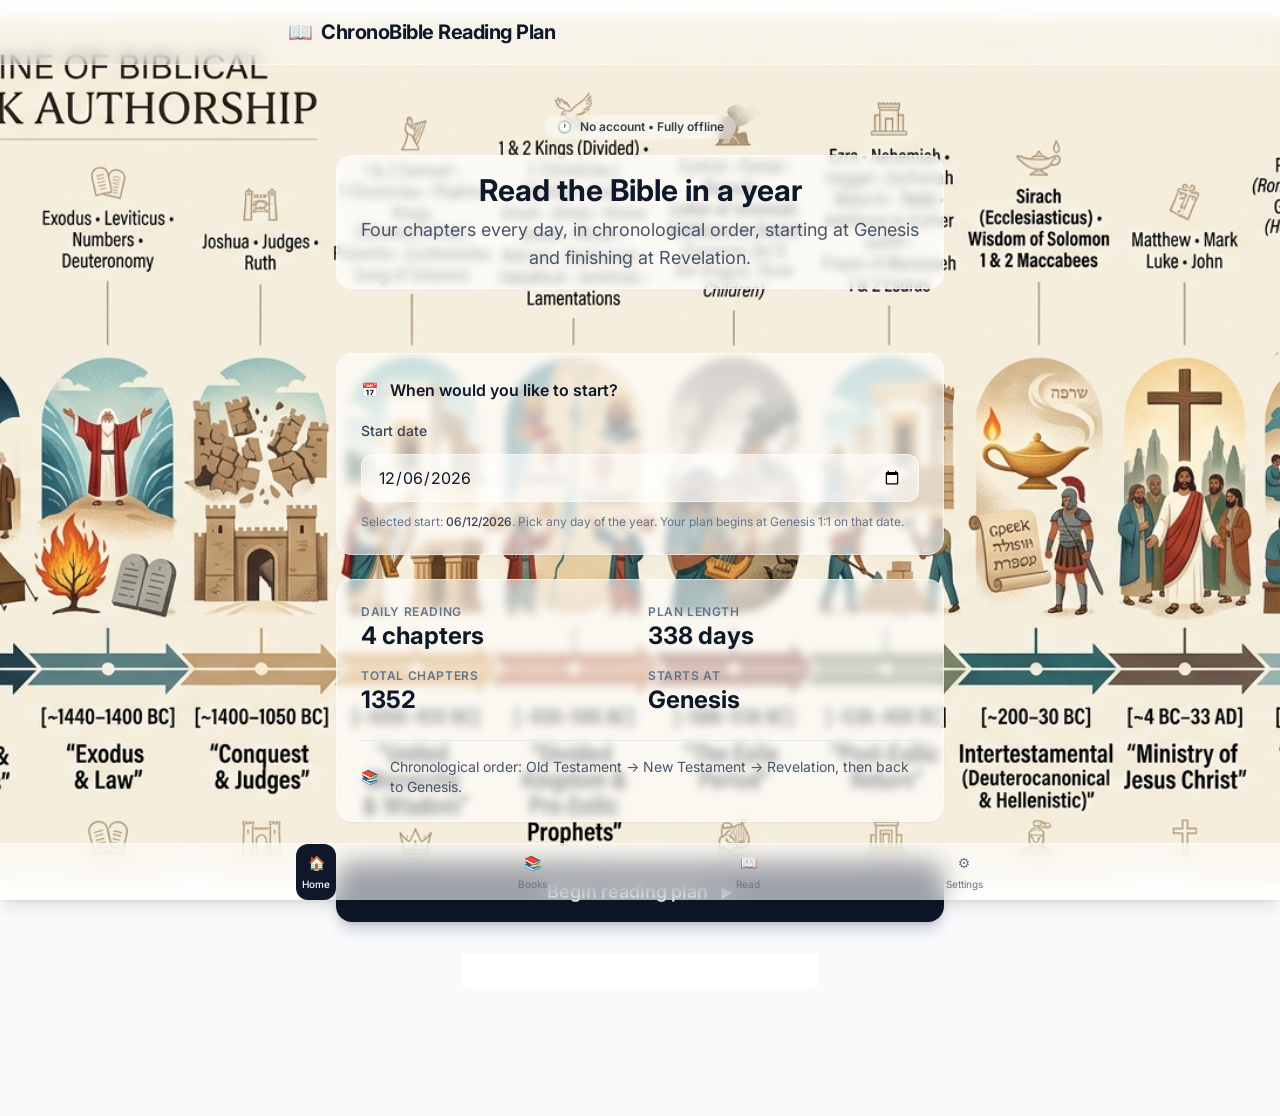
==== app/index.html @ 0f6abdc8 "Publish ChronoBible web app at /app and update v1.2.0 download Add compiled /app build (VITE_BASE_PA" ====
<!doctype html>
<html lang="en">
  <head>
    <meta charset="UTF-8" />
    
    <meta name="viewport" content="width=device-width, initial-scale=1.0" />
    <meta name="theme-color" content="#0f172a" />
    <meta name="description" content="Chronological Bible reading planner — read Scripture in historical order" />
    <title>ChronoBible Reading Plan</title>
    <script>
      (function () {
        try {
          var raw = localStorage.getItem('cronobible:theme');
          var value = raw ? String(raw).toLowerCase() : 'system';
          var pref = (value === 'light' || value === 'dark' || value === 'system') ? value
            : (value === 'dark-blue' || value === 'darkblue' || value === 'dark blue' || value === 'light-blue' || value === 'lightblue' || value === 'light blue') ? 'light-blue'
            : (value === 'light-green' || value === 'lightgreen' || value === 'light green') ? 'light-green'
            : (value === 'light-purple' || value === 'lightpurple' || value === 'light purple') ? 'light-purple'
            : (value === 'yellow' || value === 'warm') ? 'yellow'
            : 'system';
          var effective = pref === 'system'
            ? (window.matchMedia && window.matchMedia('(prefers-color-scheme: dark)').matches ? 'dark' : 'light')
            : pref;
          var lightEffective = { light: 1, 'light-blue': 1, 'light-green': 1, 'light-purple': 1, yellow: 1 };
          var root = document.documentElement;
          root.dataset.theme = effective;
          root.classList.remove('light', 'dark', 'theme-dark-blue', 'theme-light-blue', 'theme-light-green', 'theme-light-purple', 'theme-yellow');
          root.classList.add(lightEffective[effective] ? 'light' : 'dark');
          if (effective !== 'light' && effective !== 'dark') root.classList.add('theme-' + effective);
        } catch (e) {}
      })();
    </script>
    <script type="module" crossorigin src="/app/assets/index-CvXqYgnl.js"></script>
    <link rel="stylesheet" crossorigin href="/app/assets/index-CeUYNPfv.css">
  </head>
  <body>
    <div id="root"></div>
  </body>
</html>
---- app/assets/index-CeUYNPfv.css ----
@import"https://fonts.googleapis.com/css2?family=Inter:wght@300;400;500;600;700&display=swap";*,:before,:after{--tw-border-spacing-x: 0;--tw-border-spacing-y: 0;--tw-translate-x: 0;--tw-translate-y: 0;--tw-rotate: 0;--tw-skew-x: 0;--tw-skew-y: 0;--tw-scale-x: 1;--tw-scale-y: 1;--tw-pan-x: ;--tw-pan-y: ;--tw-pinch-zoom: ;--tw-scroll-snap-strictness: proximity;--tw-gradient-from-position: ;--tw-gradient-via-position: ;--tw-gradient-to-position: ;--tw-ordinal: ;--tw-slashed-zero: ;--tw-numeric-figure: ;--tw-numeric-spacing: ;--tw-numeric-fraction: ;--tw-ring-inset: ;--tw-ring-offset-width: 0px;--tw-ring-offset-color: #fff;--tw-ring-color: rgb(59 130 246 / .5);--tw-ring-offset-shadow: 0 0 #0000;--tw-ring-shadow: 0 0 #0000;--tw-shadow: 0 0 #0000;--tw-shadow-colored: 0 0 #0000;--tw-blur: ;--tw-brightness: ;--tw-contrast: ;--tw-grayscale: ;--tw-hue-rotate: ;--tw-invert: ;--tw-saturate: ;--tw-sepia: ;--tw-drop-shadow: ;--tw-backdrop-blur: ;--tw-backdrop-brightness: ;--tw-backdrop-contrast: ;--tw-backdrop-grayscale: ;--tw-backdrop-hue-rotate: ;--tw-backdrop-invert: ;--tw-backdrop-opacity: ;--tw-backdrop-saturate: ;--tw-backdrop-sepia: ;--tw-contain-size: ;--tw-contain-layout: ;--tw-contain-paint: ;--tw-contain-style: }::backdrop{--tw-border-spacing-x: 0;--tw-border-spacing-y: 0;--tw-translate-x: 0;--tw-translate-y: 0;--tw-rotate: 0;--tw-skew-x: 0;--tw-skew-y: 0;--tw-scale-x: 1;--tw-scale-y: 1;--tw-pan-x: ;--tw-pan-y: ;--tw-pinch-zoom: ;--tw-scroll-snap-strictness: proximity;--tw-gradient-from-position: ;--tw-gradient-via-position: ;--tw-gradient-to-position: ;--tw-ordinal: ;--tw-slashed-zero: ;--tw-numeric-figure: ;--tw-numeric-spacing: ;--tw-numeric-fraction: ;--tw-ring-inset: ;--tw-ring-offset-width: 0px;--tw-ring-offset-color: #fff;--tw-ring-color: rgb(59 130 246 / .5);--tw-ring-offset-shadow: 0 0 #0000;--tw-ring-shadow: 0 0 #0000;--tw-shadow: 0 0 #0000;--tw-shadow-colored: 0 0 #0000;--tw-blur: ;--tw-brightness: ;--tw-contrast: ;--tw-grayscale: ;--tw-hue-rotate: ;--tw-invert: ;--tw-saturate: ;--tw-sepia: ;--tw-drop-shadow: ;--tw-backdrop-blur: ;--tw-backdrop-brightness: ;--tw-backdrop-contrast: ;--tw-backdrop-grayscale: ;--tw-backdrop-hue-rotate: ;--tw-backdrop-invert: ;--tw-backdrop-opacity: ;--tw-backdrop-saturate: ;--tw-backdrop-sepia: ;--tw-contain-size: ;--tw-contain-layout: ;--tw-contain-paint: ;--tw-contain-style: }*,:before,:after{box-sizing:border-box;border-width:0;border-style:solid;border-color:#e5e7eb}:before,:after{--tw-content: ""}html,:host{line-height:1.5;-webkit-text-size-adjust:100%;-moz-tab-size:4;-o-tab-size:4;tab-size:4;font-family:ui-sans-serif,system-ui,sans-serif,"Apple Color Emoji","Segoe UI Emoji",Segoe UI Symbol,"Noto Color Emoji";font-feature-settings:normal;font-variation-settings:normal;-webkit-tap-highlight-color:transparent}body{margin:0;line-height:inherit}hr{height:0;color:inherit;border-top-width:1px}abbr:where([title]){-webkit-text-decoration:underline dotted;text-decoration:underline dotted}h1,h2,h3,h4,h5,h6{font-size:inherit;font-weight:inherit}a{color:inherit;text-decoration:inherit}b,strong{font-weight:bolder}code,kbd,samp,pre{font-family:ui-monospace,SFMono-Regular,Menlo,Monaco,Consolas,Liberation Mono,Courier New,monospace;font-feature-settings:normal;font-variation-settings:normal;font-size:1em}small{font-size:80%}sub,sup{font-size:75%;line-height:0;position:relative;vertical-align:baseline}sub{bottom:-.25em}sup{top:-.5em}table{text-indent:0;border-color:inherit;border-collapse:collapse}button,input,optgroup,select,textarea{font-family:inherit;font-feature-settings:inherit;font-variation-settings:inherit;font-size:100%;font-weight:inherit;line-height:inherit;letter-spacing:inherit;color:inherit;margin:0;padding:0}button,select{text-transform:none}button,input:where([type=button]),input:where([type=reset]),input:where([type=submit]){-webkit-appearance:button;background-color:transparent;background-image:none}:-moz-focusring{outline:auto}:-moz-ui-invalid{box-shadow:none}progress{vertical-align:baseline}::-webkit-inner-spin-button,::-webkit-outer-spin-button{height:auto}[type=search]{-webkit-appearance:textfield;outline-offset:-2px}::-webkit-search-decoration{-webkit-appearance:none}::-webkit-file-upload-button{-webkit-appearance:button;font:inherit}summary{display:list-item}blockquote,dl,dd,h1,h2,h3,h4,h5,h6,hr,figure,p,pre{margin:0}fieldset{margin:0;padding:0}legend{padding:0}ol,ul,menu{list-style:none;margin:0;padding:0}dialog{padding:0}textarea{resize:vertical}input::-moz-placeholder,textarea::-moz-placeholder{opacity:1;color:#9ca3af}input::placeholder,textarea::placeholder{opacity:1;color:#9ca3af}button,[role=button]{cursor:pointer}:disabled{cursor:default}img,svg,video,canvas,audio,iframe,embed,object{display:block;vertical-align:middle}img,video{max-width:100%;height:auto}[hidden]:where(:not([hidden=until-found])){display:none}:root,[data-theme=light]{color-scheme:light;--cb-app-bg: #f8fafc;--cb-app-fg: #0f172a;--cb-surface: rgba(255, 255, 255, .72);--cb-surface-strong: rgba(255, 255, 255, .86);--cb-border: rgba(255, 255, 255, .5);--cb-overlay: rgba(248, 250, 252, .35);--cb-muted: #475569;--cb-accent: #0f172a}[data-theme=dark]{color-scheme:dark;--cb-app-bg: #0f172a;--cb-app-fg: #e2e8f0;--cb-surface: rgba(30, 41, 59, .72);--cb-surface-strong: rgba(30, 41, 59, .88);--cb-border: rgba(51, 65, 85, .5);--cb-overlay: rgba(2, 6, 23, .4);--cb-muted: #94a3b8;--cb-accent: #e2e8f0}[data-theme=light-blue]{color-scheme:light;--cb-app-bg: #eef6ff;--cb-app-fg: #0f2942;--cb-surface: rgba(238, 246, 255, .82);--cb-surface-strong: rgba(248, 252, 255, .94);--cb-border: rgba(37, 99, 235, .18);--cb-overlay: rgba(219, 234, 254, .34);--cb-muted: #1d4ed8;--cb-accent: #1d4ed8}[data-theme=light-green]{color-scheme:light;--cb-app-bg: #effaf3;--cb-app-fg: #123524;--cb-surface: rgba(239, 250, 243, .82);--cb-surface-strong: rgba(247, 255, 250, .94);--cb-border: rgba(22, 101, 52, .18);--cb-overlay: rgba(220, 252, 231, .34);--cb-muted: #166534;--cb-accent: #166534}[data-theme=light-purple]{color-scheme:light;--cb-app-bg: #f7f2ff;--cb-app-fg: #2e1065;--cb-surface: rgba(247, 242, 255, .82);--cb-surface-strong: rgba(252, 249, 255, .94);--cb-border: rgba(109, 40, 217, .18);--cb-overlay: rgba(237, 233, 254, .34);--cb-muted: #6d28d9;--cb-accent: #6d28d9}[data-theme=yellow]{color-scheme:light;--cb-app-bg: #fff8e1;--cb-app-fg: #3f2f0a;--cb-surface: rgba(255, 248, 225, .82);--cb-surface-strong: rgba(255, 252, 240, .94);--cb-border: rgba(180, 83, 9, .18);--cb-overlay: rgba(255, 243, 199, .38);--cb-muted: #92400e;--cb-accent: #92400e}html{scroll-behavior:smooth;background-color:var(--cb-app-bg)}body{color:var(--cb-app-fg);-webkit-font-smoothing:antialiased;-moz-osx-font-smoothing:grayscale;font-family:Inter,system-ui,sans-serif;background-image:url(/app/bible-bg.jpg);background-size:cover;background-position:center;background-attachment:fixed;background-repeat:no-repeat;min-height:100vh}body:before{content:"";position:fixed;top:0;right:0;bottom:0;left:0;background:var(--cb-overlay);z-index:-1}[data-theme=light-blue] .bg-slate-900,[data-theme=light-green] .bg-slate-900,[data-theme=light-purple] .bg-slate-900{background-color:var(--cb-accent)!important}[data-theme=light-blue] .bg-white\/30,[data-theme=light-blue] .bg-white\/40,[data-theme=light-blue] .bg-white\/50,[data-theme=light-blue] .bg-white\/60,[data-theme=light-blue] .bg-white\/70,[data-theme=light-blue] .bg-white\/75,[data-theme=light-blue] .bg-white\/80,[data-theme=light-green] .bg-white\/30,[data-theme=light-green] .bg-white\/40,[data-theme=light-green] .bg-white\/50,[data-theme=light-green] .bg-white\/60,[data-theme=light-green] .bg-white\/70,[data-theme=light-green] .bg-white\/75,[data-theme=light-green] .bg-white\/80,[data-theme=light-purple] .bg-white\/30,[data-theme=light-purple] .bg-white\/40,[data-theme=light-purple] .bg-white\/50,[data-theme=light-purple] .bg-white\/60,[data-theme=light-purple] .bg-white\/70,[data-theme=light-purple] .bg-white\/75,[data-theme=light-purple] .bg-white\/80{background-color:var(--cb-surface)!important}[data-theme=light-blue] .text-slate-900,[data-theme=light-blue] .text-slate-800,[data-theme=light-blue] .text-slate-700,[data-theme=light-green] .text-slate-900,[data-theme=light-green] .text-slate-800,[data-theme=light-green] .text-slate-700,[data-theme=light-purple] .text-slate-900,[data-theme=light-purple] .text-slate-800,[data-theme=light-purple] .text-slate-700{color:var(--cb-app-fg)!important}[data-theme=light-blue] .text-slate-600,[data-theme=light-blue] .text-slate-500,[data-theme=light-blue] .text-slate-400,[data-theme=light-green] .text-slate-600,[data-theme=light-green] .text-slate-500,[data-theme=light-green] .text-slate-400,[data-theme=light-purple] .text-slate-600,[data-theme=light-purple] .text-slate-500,[data-theme=light-purple] .text-slate-400{color:var(--cb-muted)!important}[data-theme=light-blue] .border-white\/40,[data-theme=light-blue] .border-white\/50,[data-theme=light-blue] .border-slate-100,[data-theme=light-blue] .border-slate-200,[data-theme=light-blue] .border-slate-300\/60,[data-theme=light-blue] .border-slate-400\/70,[data-theme=light-green] .border-white\/40,[data-theme=light-green] .border-white\/50,[data-theme=light-green] .border-slate-100,[data-theme=light-green] .border-slate-200,[data-theme=light-green] .border-slate-300\/60,[data-theme=light-green] .border-slate-400\/70,[data-theme=light-purple] .border-white\/40,[data-theme=light-purple] .border-white\/50,[data-theme=light-purple] .border-slate-100,[data-theme=light-purple] .border-slate-200,[data-theme=light-purple] .border-slate-300\/60,[data-theme=light-purple] .border-slate-400\/70{border-color:var(--cb-border)!important}[data-theme=yellow] .bg-slate-900{background-color:#92400e!important}[data-theme=yellow] .bg-white\/30,[data-theme=yellow] .bg-white\/40,[data-theme=yellow] .bg-white\/50,[data-theme=yellow] .bg-white\/60,[data-theme=yellow] .bg-white\/70,[data-theme=yellow] .bg-white\/75,[data-theme=yellow] .bg-white\/80{background-color:var(--cb-surface)!important}[data-theme=yellow] .text-slate-900,[data-theme=yellow] .text-slate-800,[data-theme=yellow] .text-slate-700{color:var(--cb-app-fg)!important}[data-theme=yellow] .text-slate-600,[data-theme=yellow] .text-slate-500,[data-theme=yellow] .text-slate-400{color:var(--cb-muted)!important}[data-theme=yellow] .border-white\/40,[data-theme=yellow] .border-white\/50,[data-theme=yellow] .border-slate-100,[data-theme=yellow] .border-slate-200,[data-theme=yellow] .border-slate-300\/60,[data-theme=yellow] .border-slate-400\/70{border-color:var(--cb-border)!important}[data-theme=light-blue] .card,[data-theme=light-green] .card,[data-theme=light-purple] .card,[data-theme=yellow] .card{background-color:var(--cb-surface);border-color:var(--cb-border)}.card{overflow:hidden;border-radius:.75rem;border-width:1px;border-color:#ffffff80;background-color:#fff9;--tw-shadow: 0 1px 2px 0 rgb(0 0 0 / .05);--tw-shadow-colored: 0 1px 2px 0 var(--tw-shadow-color);box-shadow:var(--tw-ring-offset-shadow, 0 0 #0000),var(--tw-ring-shadow, 0 0 #0000),var(--tw-shadow);--tw-backdrop-blur: blur(4px);-webkit-backdrop-filter:var(--tw-backdrop-blur) var(--tw-backdrop-brightness) var(--tw-backdrop-contrast) var(--tw-backdrop-grayscale) var(--tw-backdrop-hue-rotate) var(--tw-backdrop-invert) var(--tw-backdrop-opacity) var(--tw-backdrop-saturate) var(--tw-backdrop-sepia);backdrop-filter:var(--tw-backdrop-blur) var(--tw-backdrop-brightness) var(--tw-backdrop-contrast) var(--tw-backdrop-grayscale) var(--tw-backdrop-hue-rotate) var(--tw-backdrop-invert) var(--tw-backdrop-opacity) var(--tw-backdrop-saturate) var(--tw-backdrop-sepia)}[data-theme=light-blue] .period-card,[data-theme=light-green] .period-card,[data-theme=light-purple] .period-card,[data-theme=yellow] .period-card{background-color:var(--cb-surface);border-color:var(--cb-border)}.period-card{overflow:hidden;border-radius:.75rem;border-width:1px;border-color:#ffffff80;background-color:#fff9;--tw-shadow: 0 1px 2px 0 rgb(0 0 0 / .05);--tw-shadow-colored: 0 1px 2px 0 var(--tw-shadow-color);box-shadow:var(--tw-ring-offset-shadow, 0 0 #0000),var(--tw-ring-shadow, 0 0 #0000),var(--tw-shadow);--tw-backdrop-blur: blur(4px);-webkit-backdrop-filter:var(--tw-backdrop-blur) var(--tw-backdrop-brightness) var(--tw-backdrop-contrast) var(--tw-backdrop-grayscale) var(--tw-backdrop-hue-rotate) var(--tw-backdrop-invert) var(--tw-backdrop-opacity) var(--tw-backdrop-saturate) var(--tw-backdrop-sepia);backdrop-filter:var(--tw-backdrop-blur) var(--tw-backdrop-brightness) var(--tw-backdrop-contrast) var(--tw-backdrop-grayscale) var(--tw-backdrop-hue-rotate) var(--tw-backdrop-invert) var(--tw-backdrop-opacity) var(--tw-backdrop-saturate) var(--tw-backdrop-sepia);cursor:pointer;transition-property:box-shadow;transition-timing-function:cubic-bezier(.4,0,.2,1);transition-duration:.2s}.period-card:hover{--tw-shadow: 0 4px 6px -1px rgb(0 0 0 / .1), 0 2px 4px -2px rgb(0 0 0 / .1);--tw-shadow-colored: 0 4px 6px -1px var(--tw-shadow-color), 0 2px 4px -2px var(--tw-shadow-color);box-shadow:var(--tw-ring-offset-shadow, 0 0 #0000),var(--tw-ring-shadow, 0 0 #0000),var(--tw-shadow)}[data-theme=light-blue] .btn-primary,[data-theme=light-green] .btn-primary,[data-theme=light-purple] .btn-primary{background-color:var(--cb-accent)}[data-theme=yellow] .btn-primary{background-color:#92400e}.btn-primary{border-radius:.5rem;--tw-bg-opacity: 1;background-color:rgb(15 23 42 / var(--tw-bg-opacity, 1));padding:.5rem 1rem;font-weight:500;--tw-text-opacity: 1;color:rgb(255 255 255 / var(--tw-text-opacity, 1));transition-property:color,background-color,border-color,text-decoration-color,fill,stroke;transition-timing-function:cubic-bezier(.4,0,.2,1);transition-duration:.15s}.btn-primary:hover{--tw-bg-opacity: 1;background-color:rgb(30 41 59 / var(--tw-bg-opacity, 1))}.cb-text-surface{background-color:var(--cb-surface-strong);border:1px solid var(--cb-border);border-radius:.75rem;padding:.5rem .75rem;backdrop-filter:blur(6px);-webkit-backdrop-filter:blur(6px)}.cb-text-chip{display:inline-block;background-color:var(--cb-surface-strong);border:1px solid var(--cb-border);border-radius:.375rem;padding:.125rem .5rem;backdrop-filter:blur(4px);-webkit-backdrop-filter:blur(4px)}.cb-text-block{background-color:var(--cb-surface);border:1px solid var(--cb-border);border-radius:1rem;padding:.75rem 1rem;backdrop-filter:blur(6px);-webkit-backdrop-filter:blur(6px)}.cb-search-mark{background:#facc1573;color:inherit;padding:0 .1em;border-radius:.2em}[data-theme=dark] .cb-search-mark{background:#facc154d}.cb-hl{border-radius:.25rem}.cb-hl-yellow{background:#fde04773}.cb-hl-green{background:#86efac66}.cb-hl-blue{background:#93c5fd73}.cb-hl-pink{background:#f9a8d466}.cb-hl-orange{background:#fdba7473}.cb-hl-purple{background:#d8b4fe73}[data-theme=dark] .cb-hl-yellow{background:#fde04738}[data-theme=dark] .cb-hl-green{background:#86efac33}[data-theme=dark] .cb-hl-blue{background:#93c5fd38}[data-theme=dark] .cb-hl-pink{background:#f9a8d433}[data-theme=dark] .cb-hl-orange{background:#fdba7438}[data-theme=dark] .cb-hl-purple{background:#d8b4fe38}.cb-hl-swatch{width:1.5rem;height:1.5rem;border-radius:9999px;border:1px solid rgba(100,116,139,.35);display:inline-block}.cb-verse-focus{outline:2px solid rgba(16,185,129,.7);outline-offset:2px;animation:cb-verse-pulse 1.2s ease-in-out 0s 2}@keyframes cb-verse-pulse{0%{background-color:#10b98100}50%{background-color:#10b9812e}to{background-color:#10b98100}}.fixed{position:fixed}.relative{position:relative}.sticky{position:sticky}.bottom-0{bottom:0}.left-0{left:0}.right-0{right:0}.top-0{top:0}.top-16{top:4rem}.z-10{z-index:10}.z-20{z-index:20}.z-40{z-index:40}.z-50{z-index:50}.-mx-1{margin-left:-.25rem;margin-right:-.25rem}.mx-auto{margin-left:auto;margin-right:auto}.mb-1{margin-bottom:.25rem}.mb-10{margin-bottom:2.5rem}.mb-12{margin-bottom:3rem}.mb-2{margin-bottom:.5rem}.mb-20{margin-bottom:5rem}.mb-3{margin-bottom:.75rem}.mb-4{margin-bottom:1rem}.mb-5{margin-bottom:1.25rem}.mb-6{margin-bottom:1.5rem}.mb-8{margin-bottom:2rem}.ml-1{margin-left:.25rem}.ml-2{margin-left:.5rem}.ml-auto{margin-left:auto}.mr-1{margin-right:.25rem}.mr-2{margin-right:.5rem}.mt-0\.5{margin-top:.125rem}.mt-1{margin-top:.25rem}.mt-2{margin-top:.5rem}.mt-3{margin-top:.75rem}.mt-4{margin-top:1rem}.mt-6{margin-top:1.5rem}.mt-8{margin-top:2rem}.line-clamp-2{overflow:hidden;display:-webkit-box;-webkit-box-orient:vertical;-webkit-line-clamp:2}.block{display:block}.inline-block{display:inline-block}.inline{display:inline}.flex{display:flex}.inline-flex{display:inline-flex}.grid{display:grid}.hidden{display:none}.h-14{height:3.5rem}.h-16{height:4rem}.h-2\.5{height:.625rem}.h-3{height:.75rem}.h-4{height:1rem}.h-5{height:1.25rem}.h-7{height:1.75rem}.h-full{height:100%}.min-h-screen{min-height:100vh}.w-10{width:2.5rem}.w-14{width:3.5rem}.w-3{width:.75rem}.w-4{width:1rem}.w-5{width:1.25rem}.w-7{width:1.75rem}.w-fit{width:-moz-fit-content;width:fit-content}.w-full{width:100%}.min-w-0{min-width:0px}.max-w-2xl{max-width:42rem}.max-w-3xl{max-width:48rem}.max-w-4xl{max-width:56rem}.max-w-7xl{max-width:80rem}.max-w-full{max-width:100%}.max-w-md{max-width:28rem}.max-w-xl{max-width:36rem}.flex-1{flex:1 1 0%}.flex-none{flex:none}.flex-shrink-0,.shrink-0{flex-shrink:0}.transform{transform:translate(var(--tw-translate-x),var(--tw-translate-y)) rotate(var(--tw-rotate)) skew(var(--tw-skew-x)) skewY(var(--tw-skew-y)) scaleX(var(--tw-scale-x)) scaleY(var(--tw-scale-y))}.cursor-not-allowed{cursor:not-allowed}.cursor-pointer{cursor:pointer}.select-text{-webkit-user-select:text;-moz-user-select:text;user-select:text}.grid-cols-1{grid-template-columns:repeat(1,minmax(0,1fr))}.grid-cols-2{grid-template-columns:repeat(2,minmax(0,1fr))}.flex-col{flex-direction:column}.flex-wrap{flex-wrap:wrap}.items-start{align-items:flex-start}.items-center{align-items:center}.items-baseline{align-items:baseline}.justify-center{justify-content:center}.justify-between{justify-content:space-between}.justify-around{justify-content:space-around}.gap-1{gap:.25rem}.gap-1\.5{gap:.375rem}.gap-2{gap:.5rem}.gap-3{gap:.75rem}.gap-4{gap:1rem}.gap-6{gap:1.5rem}.gap-x-3{-moz-column-gap:.75rem;column-gap:.75rem}.gap-y-1{row-gap:.25rem}.space-y-2>:not([hidden])~:not([hidden]){--tw-space-y-reverse: 0;margin-top:calc(.5rem * calc(1 - var(--tw-space-y-reverse)));margin-bottom:calc(.5rem * var(--tw-space-y-reverse))}.space-y-3>:not([hidden])~:not([hidden]){--tw-space-y-reverse: 0;margin-top:calc(.75rem * calc(1 - var(--tw-space-y-reverse)));margin-bottom:calc(.75rem * var(--tw-space-y-reverse))}.space-y-4>:not([hidden])~:not([hidden]){--tw-space-y-reverse: 0;margin-top:calc(1rem * calc(1 - var(--tw-space-y-reverse)));margin-bottom:calc(1rem * var(--tw-space-y-reverse))}.space-y-6>:not([hidden])~:not([hidden]){--tw-space-y-reverse: 0;margin-top:calc(1.5rem * calc(1 - var(--tw-space-y-reverse)));margin-bottom:calc(1.5rem * var(--tw-space-y-reverse))}.space-y-8>:not([hidden])~:not([hidden]){--tw-space-y-reverse: 0;margin-top:calc(2rem * calc(1 - var(--tw-space-y-reverse)));margin-bottom:calc(2rem * var(--tw-space-y-reverse))}.overflow-hidden{overflow:hidden}.overflow-x-auto{overflow-x:auto}.truncate{overflow:hidden;text-overflow:ellipsis;white-space:nowrap}.rounded{border-radius:.25rem}.rounded-2xl{border-radius:1rem}.rounded-full{border-radius:9999px}.rounded-lg{border-radius:.5rem}.rounded-md{border-radius:.375rem}.rounded-xl{border-radius:.75rem}.border{border-width:1px}.border-b{border-bottom-width:1px}.border-t{border-top-width:1px}.border-amber-200\/70{border-color:#fde68ab3}.border-blue-100{--tw-border-opacity: 1;border-color:rgb(219 234 254 / var(--tw-border-opacity, 1))}.border-cyan-100{--tw-border-opacity: 1;border-color:rgb(207 250 254 / var(--tw-border-opacity, 1))}.border-emerald-100{--tw-border-opacity: 1;border-color:rgb(209 250 229 / var(--tw-border-opacity, 1))}.border-emerald-200{--tw-border-opacity: 1;border-color:rgb(167 243 208 / var(--tw-border-opacity, 1))}.border-emerald-200\/70{border-color:#a7f3d0b3}.border-emerald-600{--tw-border-opacity: 1;border-color:rgb(5 150 105 / var(--tw-border-opacity, 1))}.border-indigo-100{--tw-border-opacity: 1;border-color:rgb(224 231 255 / var(--tw-border-opacity, 1))}.border-pink-100{--tw-border-opacity: 1;border-color:rgb(252 231 243 / var(--tw-border-opacity, 1))}.border-rose-100{--tw-border-opacity: 1;border-color:rgb(255 228 230 / var(--tw-border-opacity, 1))}.border-rose-200{--tw-border-opacity: 1;border-color:rgb(254 205 211 / var(--tw-border-opacity, 1))}.border-slate-200{--tw-border-opacity: 1;border-color:rgb(226 232 240 / var(--tw-border-opacity, 1))}.border-slate-200\/70{border-color:#e2e8f0b3}.border-slate-300{--tw-border-opacity: 1;border-color:rgb(203 213 225 / var(--tw-border-opacity, 1))}.border-slate-300\/60{border-color:#cbd5e199}.border-slate-300\/70{border-color:#cbd5e1b3}.border-slate-400\/70{border-color:#94a3b8b3}.border-slate-700{--tw-border-opacity: 1;border-color:rgb(51 65 85 / var(--tw-border-opacity, 1))}.border-slate-900{--tw-border-opacity: 1;border-color:rgb(15 23 42 / var(--tw-border-opacity, 1))}.border-violet-100{--tw-border-opacity: 1;border-color:rgb(237 233 254 / var(--tw-border-opacity, 1))}.border-white\/20{border-color:#fff3}.border-white\/40{border-color:#fff6}.border-white\/50{border-color:#ffffff80}.bg-amber-50{--tw-bg-opacity: 1;background-color:rgb(255 251 235 / var(--tw-bg-opacity, 1))}.bg-amber-50\/70{background-color:#fffbebb3}.bg-blue-50{--tw-bg-opacity: 1;background-color:rgb(239 246 255 / var(--tw-bg-opacity, 1))}.bg-cyan-50{--tw-bg-opacity: 1;background-color:rgb(236 254 255 / var(--tw-bg-opacity, 1))}.bg-emerald-100{--tw-bg-opacity: 1;background-color:rgb(209 250 229 / var(--tw-bg-opacity, 1))}.bg-emerald-50{--tw-bg-opacity: 1;background-color:rgb(236 253 245 / var(--tw-bg-opacity, 1))}.bg-emerald-50\/70{background-color:#ecfdf5b3}.bg-emerald-600{--tw-bg-opacity: 1;background-color:rgb(5 150 105 / var(--tw-bg-opacity, 1))}.bg-indigo-50{--tw-bg-opacity: 1;background-color:rgb(238 242 255 / var(--tw-bg-opacity, 1))}.bg-pink-50{--tw-bg-opacity: 1;background-color:rgb(253 242 248 / var(--tw-bg-opacity, 1))}.bg-purple-50{--tw-bg-opacity: 1;background-color:rgb(250 245 255 / var(--tw-bg-opacity, 1))}.bg-rose-50{--tw-bg-opacity: 1;background-color:rgb(255 241 242 / var(--tw-bg-opacity, 1))}.bg-rose-50\/80{background-color:#fff1f2cc}.bg-rose-600{--tw-bg-opacity: 1;background-color:rgb(225 29 72 / var(--tw-bg-opacity, 1))}.bg-slate-100{--tw-bg-opacity: 1;background-color:rgb(241 245 249 / var(--tw-bg-opacity, 1))}.bg-slate-200{--tw-bg-opacity: 1;background-color:rgb(226 232 240 / var(--tw-bg-opacity, 1))}.bg-slate-50{--tw-bg-opacity: 1;background-color:rgb(248 250 252 / var(--tw-bg-opacity, 1))}.bg-slate-900{--tw-bg-opacity: 1;background-color:rgb(15 23 42 / var(--tw-bg-opacity, 1))}.bg-transparent{background-color:transparent}.bg-violet-50{--tw-bg-opacity: 1;background-color:rgb(245 243 255 / var(--tw-bg-opacity, 1))}.bg-white\/30{background-color:#ffffff4d}.bg-white\/40{background-color:#fff6}.bg-white\/50{background-color:#ffffff80}.bg-white\/60{background-color:#fff9}.bg-white\/70{background-color:#ffffffb3}.bg-white\/75{background-color:#ffffffbf}.bg-white\/90{background-color:#ffffffe6}.bg-white\/95{background-color:#fffffff2}.p-2{padding:.5rem}.p-3{padding:.75rem}.p-4{padding:1rem}.p-5{padding:1.25rem}.p-6{padding:1.5rem}.p-8{padding:2rem}.px-1{padding-left:.25rem;padding-right:.25rem}.px-2{padding-left:.5rem;padding-right:.5rem}.px-2\.5{padding-left:.625rem;padding-right:.625rem}.px-3{padding-left:.75rem;padding-right:.75rem}.px-4{padding-left:1rem;padding-right:1rem}.px-6{padding-left:1.5rem;padding-right:1.5rem}.py-1{padding-top:.25rem;padding-bottom:.25rem}.py-1\.5{padding-top:.375rem;padding-bottom:.375rem}.py-10{padding-top:2.5rem;padding-bottom:2.5rem}.py-12{padding-top:3rem;padding-bottom:3rem}.py-2{padding-top:.5rem;padding-bottom:.5rem}.py-2\.5{padding-top:.625rem;padding-bottom:.625rem}.py-20{padding-top:5rem;padding-bottom:5rem}.py-3{padding-top:.75rem;padding-bottom:.75rem}.py-4{padding-top:1rem;padding-bottom:1rem}.py-6{padding-top:1.5rem;padding-bottom:1.5rem}.py-8{padding-top:2rem;padding-bottom:2rem}.pb-1{padding-bottom:.25rem}.pb-20{padding-bottom:5rem}.pt-4{padding-top:1rem}.text-left{text-align:left}.text-center{text-align:center}.text-justify{text-align:justify}.font-mono{font-family:ui-monospace,SFMono-Regular,Menlo,Monaco,Consolas,Liberation Mono,Courier New,monospace}.text-2xl{font-size:1.5rem;line-height:2rem}.text-3xl{font-size:1.875rem;line-height:2.25rem}.text-\[10px\]{font-size:10px}.text-\[11px\]{font-size:11px}.text-base{font-size:1rem;line-height:1.5rem}.text-lg{font-size:1.125rem;line-height:1.75rem}.text-sm{font-size:.875rem;line-height:1.25rem}.text-xl{font-size:1.25rem;line-height:1.75rem}.text-xs{font-size:.75rem;line-height:1rem}.font-bold{font-weight:700}.font-medium{font-weight:500}.font-normal{font-weight:400}.font-semibold{font-weight:600}.uppercase{text-transform:uppercase}.leading-7{line-height:1.75rem}.leading-relaxed{line-height:1.625}.leading-snug{line-height:1.375}.leading-tight{line-height:1.25}.tracking-tight{letter-spacing:-.025em}.tracking-wide{letter-spacing:.025em}.tracking-wider{letter-spacing:.05em}.text-amber-700{--tw-text-opacity: 1;color:rgb(180 83 9 / var(--tw-text-opacity, 1))}.text-amber-800{--tw-text-opacity: 1;color:rgb(146 64 14 / var(--tw-text-opacity, 1))}.text-amber-900{--tw-text-opacity: 1;color:rgb(120 53 15 / var(--tw-text-opacity, 1))}.text-blue-700{--tw-text-opacity: 1;color:rgb(29 78 216 / var(--tw-text-opacity, 1))}.text-blue-800{--tw-text-opacity: 1;color:rgb(30 64 175 / var(--tw-text-opacity, 1))}.text-cyan-800{--tw-text-opacity: 1;color:rgb(21 94 117 / var(--tw-text-opacity, 1))}.text-emerald-50\/90{color:#ecfdf5e6}.text-emerald-600{--tw-text-opacity: 1;color:rgb(5 150 105 / var(--tw-text-opacity, 1))}.text-emerald-700{--tw-text-opacity: 1;color:rgb(4 120 87 / var(--tw-text-opacity, 1))}.text-emerald-800{--tw-text-opacity: 1;color:rgb(6 95 70 / var(--tw-text-opacity, 1))}.text-emerald-900{--tw-text-opacity: 1;color:rgb(6 78 59 / var(--tw-text-opacity, 1))}.text-indigo-800{--tw-text-opacity: 1;color:rgb(55 48 163 / var(--tw-text-opacity, 1))}.text-pink-800{--tw-text-opacity: 1;color:rgb(157 23 77 / var(--tw-text-opacity, 1))}.text-purple-700{--tw-text-opacity: 1;color:rgb(126 34 206 / var(--tw-text-opacity, 1))}.text-rose-700{--tw-text-opacity: 1;color:rgb(190 18 60 / var(--tw-text-opacity, 1))}.text-rose-800{--tw-text-opacity: 1;color:rgb(159 18 57 / var(--tw-text-opacity, 1))}.text-slate-400{--tw-text-opacity: 1;color:rgb(148 163 184 / var(--tw-text-opacity, 1))}.text-slate-500{--tw-text-opacity: 1;color:rgb(100 116 139 / var(--tw-text-opacity, 1))}.text-slate-600{--tw-text-opacity: 1;color:rgb(71 85 105 / var(--tw-text-opacity, 1))}.text-slate-700{--tw-text-opacity: 1;color:rgb(51 65 85 / var(--tw-text-opacity, 1))}.text-slate-800{--tw-text-opacity: 1;color:rgb(30 41 59 / var(--tw-text-opacity, 1))}.text-slate-900{--tw-text-opacity: 1;color:rgb(15 23 42 / var(--tw-text-opacity, 1))}.text-violet-800{--tw-text-opacity: 1;color:rgb(91 33 182 / var(--tw-text-opacity, 1))}.text-white{--tw-text-opacity: 1;color:rgb(255 255 255 / var(--tw-text-opacity, 1))}.underline{text-decoration-line:underline}.placeholder-slate-400::-moz-placeholder{--tw-placeholder-opacity: 1;color:rgb(148 163 184 / var(--tw-placeholder-opacity, 1))}.placeholder-slate-400::placeholder{--tw-placeholder-opacity: 1;color:rgb(148 163 184 / var(--tw-placeholder-opacity, 1))}.opacity-50{opacity:.5}.shadow-lg{--tw-shadow: 0 10px 15px -3px rgb(0 0 0 / .1), 0 4px 6px -4px rgb(0 0 0 / .1);--tw-shadow-colored: 0 10px 15px -3px var(--tw-shadow-color), 0 4px 6px -4px var(--tw-shadow-color);box-shadow:var(--tw-ring-offset-shadow, 0 0 #0000),var(--tw-ring-shadow, 0 0 #0000),var(--tw-shadow)}.shadow-sm{--tw-shadow: 0 1px 2px 0 rgb(0 0 0 / .05);--tw-shadow-colored: 0 1px 2px 0 var(--tw-shadow-color);box-shadow:var(--tw-ring-offset-shadow, 0 0 #0000),var(--tw-ring-shadow, 0 0 #0000),var(--tw-shadow)}.shadow-slate-900\/20{--tw-shadow-color: rgb(15 23 42 / .2);--tw-shadow: var(--tw-shadow-colored)}.outline-none{outline:2px solid transparent;outline-offset:2px}.ring-2{--tw-ring-offset-shadow: var(--tw-ring-inset) 0 0 0 var(--tw-ring-offset-width) var(--tw-ring-offset-color);--tw-ring-shadow: var(--tw-ring-inset) 0 0 0 calc(2px + var(--tw-ring-offset-width)) var(--tw-ring-color);box-shadow:var(--tw-ring-offset-shadow),var(--tw-ring-shadow),var(--tw-shadow, 0 0 #0000)}.ring-slate-400\/60{--tw-ring-color: rgb(148 163 184 / .6)}.ring-slate-700{--tw-ring-opacity: 1;--tw-ring-color: rgb(51 65 85 / var(--tw-ring-opacity, 1))}.filter{filter:var(--tw-blur) var(--tw-brightness) var(--tw-contrast) var(--tw-grayscale) var(--tw-hue-rotate) var(--tw-invert) var(--tw-saturate) var(--tw-sepia) var(--tw-drop-shadow)}.backdrop-blur{--tw-backdrop-blur: blur(8px);-webkit-backdrop-filter:var(--tw-backdrop-blur) var(--tw-backdrop-brightness) var(--tw-backdrop-contrast) var(--tw-backdrop-grayscale) var(--tw-backdrop-hue-rotate) var(--tw-backdrop-invert) var(--tw-backdrop-opacity) var(--tw-backdrop-saturate) var(--tw-backdrop-sepia);backdrop-filter:var(--tw-backdrop-blur) var(--tw-backdrop-brightness) var(--tw-backdrop-contrast) var(--tw-backdrop-grayscale) var(--tw-backdrop-hue-rotate) var(--tw-backdrop-invert) var(--tw-backdrop-opacity) var(--tw-backdrop-saturate) var(--tw-backdrop-sepia)}.backdrop-blur-md{--tw-backdrop-blur: blur(12px);-webkit-backdrop-filter:var(--tw-backdrop-blur) var(--tw-backdrop-brightness) var(--tw-backdrop-contrast) var(--tw-backdrop-grayscale) var(--tw-backdrop-hue-rotate) var(--tw-backdrop-invert) var(--tw-backdrop-opacity) var(--tw-backdrop-saturate) var(--tw-backdrop-sepia);backdrop-filter:var(--tw-backdrop-blur) var(--tw-backdrop-brightness) var(--tw-backdrop-contrast) var(--tw-backdrop-grayscale) var(--tw-backdrop-hue-rotate) var(--tw-backdrop-invert) var(--tw-backdrop-opacity) var(--tw-backdrop-saturate) var(--tw-backdrop-sepia)}.backdrop-blur-sm{--tw-backdrop-blur: blur(4px);-webkit-backdrop-filter:var(--tw-backdrop-blur) var(--tw-backdrop-brightness) var(--tw-backdrop-contrast) var(--tw-backdrop-grayscale) var(--tw-backdrop-hue-rotate) var(--tw-backdrop-invert) var(--tw-backdrop-opacity) var(--tw-backdrop-saturate) var(--tw-backdrop-sepia);backdrop-filter:var(--tw-backdrop-blur) var(--tw-backdrop-brightness) var(--tw-backdrop-contrast) var(--tw-backdrop-grayscale) var(--tw-backdrop-hue-rotate) var(--tw-backdrop-invert) var(--tw-backdrop-opacity) var(--tw-backdrop-saturate) var(--tw-backdrop-sepia)}.transition-all{transition-property:all;transition-timing-function:cubic-bezier(.4,0,.2,1);transition-duration:.15s}.transition-colors{transition-property:color,background-color,border-color,text-decoration-color,fill,stroke;transition-timing-function:cubic-bezier(.4,0,.2,1);transition-duration:.15s}.duration-300{transition-duration:.3s}.duration-500{transition-duration:.5s}.\[scrollbar-width\:thin\]{scrollbar-width:thin}[data-theme=light-blue] .hover\:bg-white\/40:hover,[data-theme=light-green] .hover\:bg-white\/40:hover,[data-theme=light-purple] .hover\:bg-white\/40:hover,[data-theme=light-blue] .hover\:bg-white\/70:hover,[data-theme=light-green] .hover\:bg-white\/70:hover,[data-theme=light-purple] .hover\:bg-white\/70:hover,[data-theme=light-blue] .hover\:bg-white\/80:hover,[data-theme=light-green] .hover\:bg-white\/80:hover,[data-theme=light-purple] .hover\:bg-white\/80:hover{background-color:var(--cb-surface)!important}[data-theme=light-blue] .hover\:text-slate-900:hover,[data-theme=light-green] .hover\:text-slate-900:hover,[data-theme=light-purple] .hover\:text-slate-900:hover,[data-theme=light-blue] .hover\:text-slate-700:hover,[data-theme=light-green] .hover\:text-slate-700:hover,[data-theme=light-purple] .hover\:text-slate-700:hover{color:var(--cb-app-fg)!important}[data-theme=light-blue] .hover\:text-slate-600:hover,[data-theme=light-green] .hover\:text-slate-600:hover,[data-theme=light-purple] .hover\:text-slate-600:hover{color:var(--cb-muted)!important}[data-theme=yellow] .hover\:bg-white\/40:hover,[data-theme=yellow] .hover\:bg-white\/70:hover,[data-theme=yellow] .hover\:bg-white\/80:hover{background-color:var(--cb-surface)!important}[data-theme=yellow] .hover\:text-slate-900:hover,[data-theme=yellow] .hover\:text-slate-700:hover{color:var(--cb-app-fg)!important}[data-theme=yellow] .hover\:text-slate-600:hover{color:var(--cb-muted)!important}[data-theme=light-blue] .dark\:bg-slate-900:is(.dark *),[data-theme=light-green] .dark\:bg-slate-900:is(.dark *),[data-theme=light-purple] .dark\:bg-slate-900:is(.dark *){background-color:var(--cb-accent)!important}[data-theme=light-blue] .dark\:text-slate-500:is(.dark *),[data-theme=light-green] .dark\:text-slate-500:is(.dark *),[data-theme=light-purple] .dark\:text-slate-500:is(.dark *){color:var(--cb-muted)!important}[data-theme=light-blue] .dark\:text-slate-400:is(.dark *),[data-theme=light-green] .dark\:text-slate-400:is(.dark *),[data-theme=light-purple] .dark\:text-slate-400:is(.dark *){color:var(--cb-muted)!important}[data-theme=yellow] .dark\:bg-slate-900:is(.dark *){background-color:#92400e!important}[data-theme=yellow] .dark\:text-slate-500:is(.dark *){color:var(--cb-muted)!important}[data-theme=yellow] .dark\:text-slate-400:is(.dark *){color:var(--cb-muted)!important}.hover\:border-emerald-500:hover{--tw-border-opacity: 1;border-color:rgb(16 185 129 / var(--tw-border-opacity, 1))}.hover\:border-white\/60:hover{border-color:#fff9}.hover\:bg-emerald-700:hover{--tw-bg-opacity: 1;background-color:rgb(4 120 87 / var(--tw-bg-opacity, 1))}.hover\:bg-rose-700:hover{--tw-bg-opacity: 1;background-color:rgb(190 18 60 / var(--tw-bg-opacity, 1))}.hover\:bg-slate-100:hover{--tw-bg-opacity: 1;background-color:rgb(241 245 249 / var(--tw-bg-opacity, 1))}.hover\:bg-slate-800:hover{--tw-bg-opacity: 1;background-color:rgb(30 41 59 / var(--tw-bg-opacity, 1))}.hover\:bg-white\/10:hover{background-color:#ffffff1a}.hover\:bg-white\/40:hover{background-color:#fff6}.hover\:bg-white\/70:hover{background-color:#ffffffb3}.hover\:bg-white\/80:hover{background-color:#fffc}.hover\:bg-white\/90:hover{background-color:#ffffffe6}.hover\:text-slate-600:hover{--tw-text-opacity: 1;color:rgb(71 85 105 / var(--tw-text-opacity, 1))}.hover\:text-slate-700:hover{--tw-text-opacity: 1;color:rgb(51 65 85 / var(--tw-text-opacity, 1))}.hover\:text-slate-900:hover{--tw-text-opacity: 1;color:rgb(15 23 42 / var(--tw-text-opacity, 1))}.focus\:border-transparent:focus{border-color:transparent}.focus\:ring-0:focus{--tw-ring-offset-shadow: var(--tw-ring-inset) 0 0 0 var(--tw-ring-offset-width) var(--tw-ring-offset-color);--tw-ring-shadow: var(--tw-ring-inset) 0 0 0 calc(0px + var(--tw-ring-offset-width)) var(--tw-ring-color);box-shadow:var(--tw-ring-offset-shadow),var(--tw-ring-shadow),var(--tw-shadow, 0 0 #0000)}.focus\:ring-2:focus{--tw-ring-offset-shadow: var(--tw-ring-inset) 0 0 0 var(--tw-ring-offset-width) var(--tw-ring-offset-color);--tw-ring-shadow: var(--tw-ring-inset) 0 0 0 calc(2px + var(--tw-ring-offset-width)) var(--tw-ring-color);box-shadow:var(--tw-ring-offset-shadow),var(--tw-ring-shadow),var(--tw-shadow, 0 0 #0000)}.focus\:ring-slate-900:focus{--tw-ring-opacity: 1;--tw-ring-color: rgb(15 23 42 / var(--tw-ring-opacity, 1))}.disabled\:opacity-50:disabled{opacity:.5}.dark\:border-amber-700\/40:is(.dark *){border-color:#b4530966}.dark\:border-emerald-400:is(.dark *){--tw-border-opacity: 1;border-color:rgb(52 211 153 / var(--tw-border-opacity, 1))}.dark\:border-emerald-800\/60:is(.dark *){border-color:#065f4699}.dark\:border-rose-800:is(.dark *){--tw-border-opacity: 1;border-color:rgb(159 18 57 / var(--tw-border-opacity, 1))}.dark\:border-slate-500\/80:is(.dark *){border-color:#64748bcc}.dark\:border-slate-600:is(.dark *){--tw-border-opacity: 1;border-color:rgb(71 85 105 / var(--tw-border-opacity, 1))}.dark\:border-slate-600\/70:is(.dark *){border-color:#475569b3}.dark\:border-slate-700:is(.dark *){--tw-border-opacity: 1;border-color:rgb(51 65 85 / var(--tw-border-opacity, 1))}.dark\:border-slate-700\/40:is(.dark *){border-color:#33415566}.dark\:border-slate-700\/50:is(.dark *){border-color:#33415580}.dark\:border-slate-700\/60:is(.dark *){border-color:#33415599}.dark\:border-slate-700\/70:is(.dark *){border-color:#334155b3}.dark\:border-white\/10:is(.dark *){border-color:#ffffff1a}.dark\:bg-amber-900\/20:is(.dark *){background-color:#78350f33}.dark\:bg-emerald-900\/20:is(.dark *){background-color:#064e3b33}.dark\:bg-emerald-900\/30:is(.dark *){background-color:#064e3b4d}.dark\:bg-rose-900\/20:is(.dark *){background-color:#88133733}.dark\:bg-slate-700:is(.dark *){--tw-bg-opacity: 1;background-color:rgb(51 65 85 / var(--tw-bg-opacity, 1))}.dark\:bg-slate-700\/40:is(.dark *){background-color:#33415566}.dark\:bg-slate-800\/30:is(.dark *){background-color:#1e293b4d}.dark\:bg-slate-800\/40:is(.dark *){background-color:#1e293b66}.dark\:bg-slate-800\/50:is(.dark *){background-color:#1e293b80}.dark\:bg-slate-800\/60:is(.dark *){background-color:#1e293b99}.dark\:bg-slate-800\/70:is(.dark *){background-color:#1e293bb3}.dark\:bg-slate-800\/90:is(.dark *){background-color:#1e293be6}.dark\:bg-slate-800\/95:is(.dark *){background-color:#1e293bf2}.dark\:bg-slate-900:is(.dark *){--tw-bg-opacity: 1;background-color:rgb(15 23 42 / var(--tw-bg-opacity, 1))}.dark\:bg-slate-900\/30:is(.dark *){background-color:#0f172a4d}.dark\:bg-slate-900\/75:is(.dark *){background-color:#0f172abf}.dark\:bg-white:is(.dark *){--tw-bg-opacity: 1;background-color:rgb(255 255 255 / var(--tw-bg-opacity, 1))}.dark\:bg-white\/10:is(.dark *){background-color:#ffffff1a}.dark\:text-amber-200:is(.dark *){--tw-text-opacity: 1;color:rgb(253 230 138 / var(--tw-text-opacity, 1))}.dark\:text-amber-300:is(.dark *){--tw-text-opacity: 1;color:rgb(252 211 77 / var(--tw-text-opacity, 1))}.dark\:text-emerald-100:is(.dark *){--tw-text-opacity: 1;color:rgb(209 250 229 / var(--tw-text-opacity, 1))}.dark\:text-emerald-200:is(.dark *){--tw-text-opacity: 1;color:rgb(167 243 208 / var(--tw-text-opacity, 1))}.dark\:text-emerald-400:is(.dark *){--tw-text-opacity: 1;color:rgb(52 211 153 / var(--tw-text-opacity, 1))}.dark\:text-rose-200:is(.dark *){--tw-text-opacity: 1;color:rgb(254 205 211 / var(--tw-text-opacity, 1))}.dark\:text-slate-100:is(.dark *){--tw-text-opacity: 1;color:rgb(241 245 249 / var(--tw-text-opacity, 1))}.dark\:text-slate-200:is(.dark *){--tw-text-opacity: 1;color:rgb(226 232 240 / var(--tw-text-opacity, 1))}.dark\:text-slate-300:is(.dark *){--tw-text-opacity: 1;color:rgb(203 213 225 / var(--tw-text-opacity, 1))}.dark\:text-slate-400:is(.dark *){--tw-text-opacity: 1;color:rgb(148 163 184 / var(--tw-text-opacity, 1))}.dark\:text-slate-500:is(.dark *){--tw-text-opacity: 1;color:rgb(100 116 139 / var(--tw-text-opacity, 1))}.dark\:text-white:is(.dark *){--tw-text-opacity: 1;color:rgb(255 255 255 / var(--tw-text-opacity, 1))}.dark\:ring-slate-200:is(.dark *){--tw-ring-opacity: 1;--tw-ring-color: rgb(226 232 240 / var(--tw-ring-opacity, 1))}.dark\:ring-slate-500\/60:is(.dark *){--tw-ring-color: rgb(100 116 139 / .6)}.dark\:hover\:border-slate-600\/60:hover:is(.dark *){border-color:#47556999}.dark\:hover\:bg-slate-700:hover:is(.dark *){--tw-bg-opacity: 1;background-color:rgb(51 65 85 / var(--tw-bg-opacity, 1))}.dark\:hover\:bg-slate-700\/40:hover:is(.dark *){background-color:#33415566}.dark\:hover\:bg-slate-700\/60:hover:is(.dark *){background-color:#33415599}.dark\:hover\:bg-slate-800\/30:hover:is(.dark *){background-color:#1e293b4d}.dark\:hover\:bg-slate-800\/80:hover:is(.dark *){background-color:#1e293bcc}.dark\:hover\:bg-slate-800\/90:hover:is(.dark *){background-color:#1e293be6}.dark\:hover\:bg-white\/5:hover:is(.dark *){background-color:#ffffff0d}.dark\:hover\:text-slate-300:hover:is(.dark *){--tw-text-opacity: 1;color:rgb(203 213 225 / var(--tw-text-opacity, 1))}.dark\:hover\:text-white:hover:is(.dark *){--tw-text-opacity: 1;color:rgb(255 255 255 / var(--tw-text-opacity, 1))}@media (min-width: 640px){.sm\:grid-cols-2{grid-template-columns:repeat(2,minmax(0,1fr))}.sm\:p-8{padding:2rem}.sm\:px-6{padding-left:1.5rem;padding-right:1.5rem}}@media (min-width: 768px){.md\:flex{display:flex}}@media (min-width: 1024px){.lg\:grid-cols-3{grid-template-columns:repeat(3,minmax(0,1fr))}.lg\:px-8{padding-left:2rem;padding-right:2rem}}
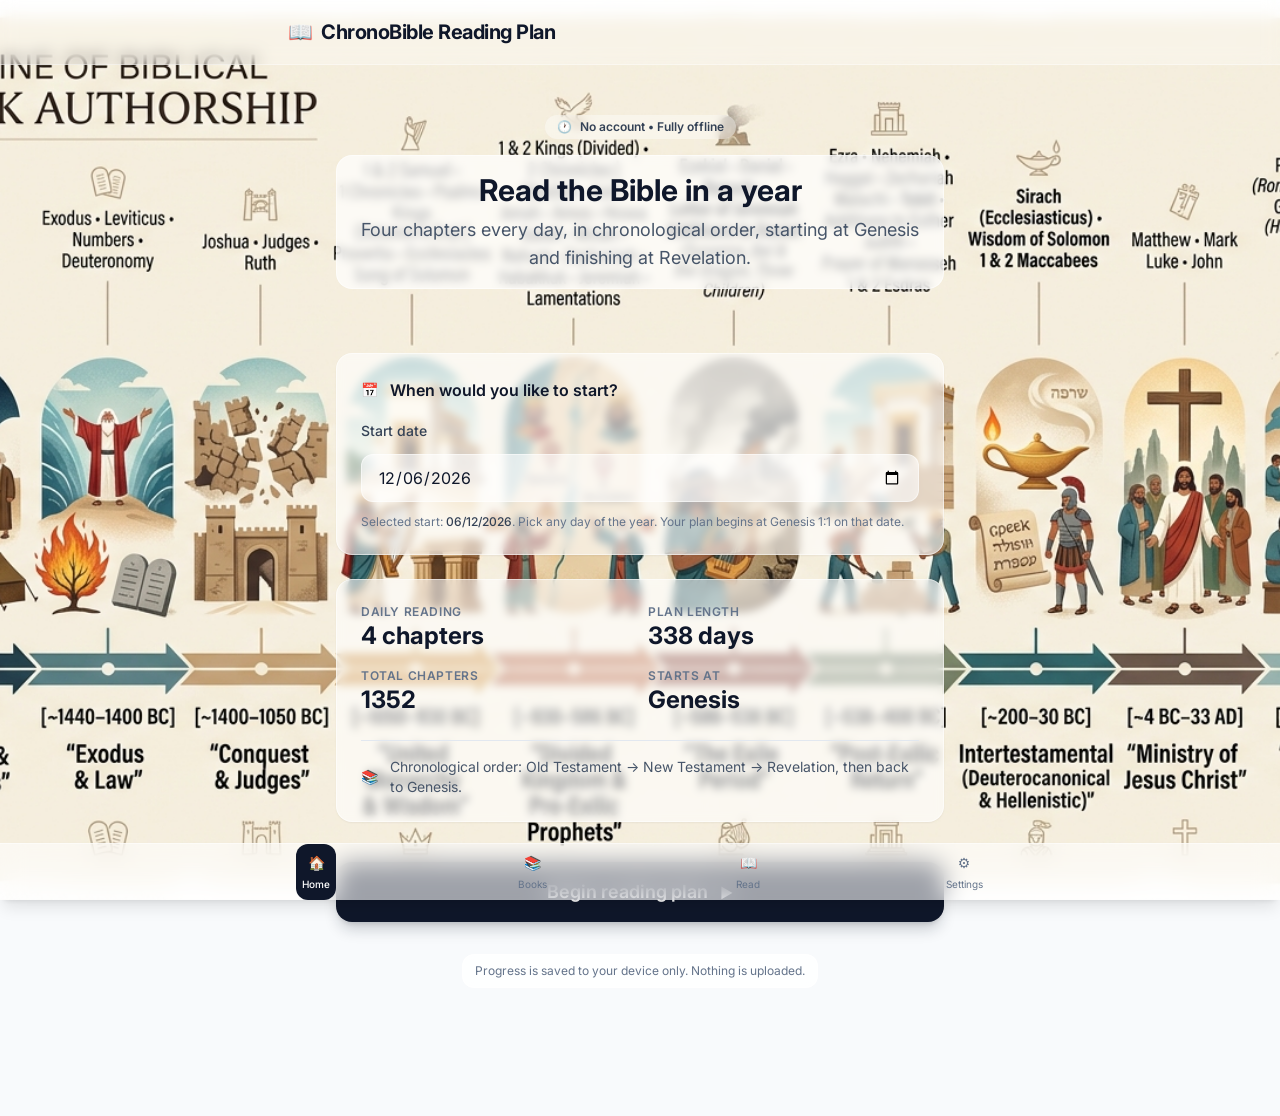
==== commit 1c7ef450: "Publish ChronoBible 1.3.0 web app and Android release Deploy Browser App 1.3.0 assets to /app, publi" ====
--- a/app/index.html
+++ b/app/index.html
@@ -30,8 +30,8 @@
         } catch (e) {}
       })();
     </script>
-    <script type="module" crossorigin src="/app/assets/index-CvXqYgnl.js"></script>
-    <link rel="stylesheet" crossorigin href="/app/assets/index-CeUYNPfv.css">
+    <script type="module" crossorigin src="/app/assets/index-BdGPZfdv.js"></script>
+    <link rel="stylesheet" crossorigin href="/app/assets/index-D6vRvQms.css">
   </head>
   <body>
     <div id="root"></div>
--- a/app/assets/index-D6vRvQms.css
+++ b/app/assets/index-D6vRvQms.css
@@ -0,0 +1 @@
+@import"https://fonts.googleapis.com/css2?family=Inter:wght@300;400;500;600;700&display=swap";*,:before,:after{--tw-border-spacing-x: 0;--tw-border-spacing-y: 0;--tw-translate-x: 0;--tw-translate-y: 0;--tw-rotate: 0;--tw-skew-x: 0;--tw-skew-y: 0;--tw-scale-x: 1;--tw-scale-y: 1;--tw-pan-x: ;--tw-pan-y: ;--tw-pinch-zoom: ;--tw-scroll-snap-strictness: proximity;--tw-gradient-from-position: ;--tw-gradient-via-position: ;--tw-gradient-to-position: ;--tw-ordinal: ;--tw-slashed-zero: ;--tw-numeric-figure: ;--tw-numeric-spacing: ;--tw-numeric-fraction: ;--tw-ring-inset: ;--tw-ring-offset-width: 0px;--tw-ring-offset-color: #fff;--tw-ring-color: rgb(59 130 246 / .5);--tw-ring-offset-shadow: 0 0 #0000;--tw-ring-shadow: 0 0 #0000;--tw-shadow: 0 0 #0000;--tw-shadow-colored: 0 0 #0000;--tw-blur: ;--tw-brightness: ;--tw-contrast: ;--tw-grayscale: ;--tw-hue-rotate: ;--tw-invert: ;--tw-saturate: ;--tw-sepia: ;--tw-drop-shadow: ;--tw-backdrop-blur: ;--tw-backdrop-brightness: ;--tw-backdrop-contrast: ;--tw-backdrop-grayscale: ;--tw-backdrop-hue-rotate: ;--tw-backdrop-invert: ;--tw-backdrop-opacity: ;--tw-backdrop-saturate: ;--tw-backdrop-sepia: ;--tw-contain-size: ;--tw-contain-layout: ;--tw-contain-paint: ;--tw-contain-style: }::backdrop{--tw-border-spacing-x: 0;--tw-border-spacing-y: 0;--tw-translate-x: 0;--tw-translate-y: 0;--tw-rotate: 0;--tw-skew-x: 0;--tw-skew-y: 0;--tw-scale-x: 1;--tw-scale-y: 1;--tw-pan-x: ;--tw-pan-y: ;--tw-pinch-zoom: ;--tw-scroll-snap-strictness: proximity;--tw-gradient-from-position: ;--tw-gradient-via-position: ;--tw-gradient-to-position: ;--tw-ordinal: ;--tw-slashed-zero: ;--tw-numeric-figure: ;--tw-numeric-spacing: ;--tw-numeric-fraction: ;--tw-ring-inset: ;--tw-ring-offset-width: 0px;--tw-ring-offset-color: #fff;--tw-ring-color: rgb(59 130 246 / .5);--tw-ring-offset-shadow: 0 0 #0000;--tw-ring-shadow: 0 0 #0000;--tw-shadow: 0 0 #0000;--tw-shadow-colored: 0 0 #0000;--tw-blur: ;--tw-brightness: ;--tw-contrast: ;--tw-grayscale: ;--tw-hue-rotate: ;--tw-invert: ;--tw-saturate: ;--tw-sepia: ;--tw-drop-shadow: ;--tw-backdrop-blur: ;--tw-backdrop-brightness: ;--tw-backdrop-contrast: ;--tw-backdrop-grayscale: ;--tw-backdrop-hue-rotate: ;--tw-backdrop-invert: ;--tw-backdrop-opacity: ;--tw-backdrop-saturate: ;--tw-backdrop-sepia: ;--tw-contain-size: ;--tw-contain-layout: ;--tw-contain-paint: ;--tw-contain-style: }*,:before,:after{box-sizing:border-box;border-width:0;border-style:solid;border-color:#e5e7eb}:before,:after{--tw-content: ""}html,:host{line-height:1.5;-webkit-text-size-adjust:100%;-moz-tab-size:4;-o-tab-size:4;tab-size:4;font-family:ui-sans-serif,system-ui,sans-serif,"Apple Color Emoji","Segoe UI Emoji",Segoe UI Symbol,"Noto Color Emoji";font-feature-settings:normal;font-variation-settings:normal;-webkit-tap-highlight-color:transparent}body{margin:0;line-height:inherit}hr{height:0;color:inherit;border-top-width:1px}abbr:where([title]){-webkit-text-decoration:underline dotted;text-decoration:underline dotted}h1,h2,h3,h4,h5,h6{font-size:inherit;font-weight:inherit}a{color:inherit;text-decoration:inherit}b,strong{font-weight:bolder}code,kbd,samp,pre{font-family:ui-monospace,SFMono-Regular,Menlo,Monaco,Consolas,Liberation Mono,Courier New,monospace;font-feature-settings:normal;font-variation-settings:normal;font-size:1em}small{font-size:80%}sub,sup{font-size:75%;line-height:0;position:relative;vertical-align:baseline}sub{bottom:-.25em}sup{top:-.5em}table{text-indent:0;border-color:inherit;border-collapse:collapse}button,input,optgroup,select,textarea{font-family:inherit;font-feature-settings:inherit;font-variation-settings:inherit;font-size:100%;font-weight:inherit;line-height:inherit;letter-spacing:inherit;color:inherit;margin:0;padding:0}button,select{text-transform:none}button,input:where([type=button]),input:where([type=reset]),input:where([type=submit]){-webkit-appearance:button;background-color:transparent;background-image:none}:-moz-focusring{outline:auto}:-moz-ui-invalid{box-shadow:none}progress{vertical-align:baseline}::-webkit-inner-spin-button,::-webkit-outer-spin-button{height:auto}[type=search]{-webkit-appearance:textfield;outline-offset:-2px}::-webkit-search-decoration{-webkit-appearance:none}::-webkit-file-upload-button{-webkit-appearance:button;font:inherit}summary{display:list-item}blockquote,dl,dd,h1,h2,h3,h4,h5,h6,hr,figure,p,pre{margin:0}fieldset{margin:0;padding:0}legend{padding:0}ol,ul,menu{list-style:none;margin:0;padding:0}dialog{padding:0}textarea{resize:vertical}input::-moz-placeholder,textarea::-moz-placeholder{opacity:1;color:#9ca3af}input::placeholder,textarea::placeholder{opacity:1;color:#9ca3af}button,[role=button]{cursor:pointer}:disabled{cursor:default}img,svg,video,canvas,audio,iframe,embed,object{display:block;vertical-align:middle}img,video{max-width:100%;height:auto}[hidden]:where(:not([hidden=until-found])){display:none}:root,[data-theme=light]{color-scheme:light;--cb-app-bg: #f8fafc;--cb-app-fg: #0f172a;--cb-surface: rgba(255, 255, 255, .72);--cb-surface-strong: rgba(255, 255, 255, .86);--cb-border: rgba(255, 255, 255, .5);--cb-overlay: rgba(248, 250, 252, .35);--cb-muted: #475569;--cb-accent: #0f172a}[data-theme=dark]{color-scheme:dark;--cb-app-bg: #0f172a;--cb-app-fg: #e2e8f0;--cb-surface: rgba(30, 41, 59, .72);--cb-surface-strong: rgba(30, 41, 59, .88);--cb-border: rgba(51, 65, 85, .5);--cb-overlay: rgba(2, 6, 23, .4);--cb-muted: #94a3b8;--cb-accent: #e2e8f0}[data-theme=light-blue]{color-scheme:light;--cb-app-bg: #eef6ff;--cb-app-fg: #0f2942;--cb-surface: rgba(238, 246, 255, .82);--cb-surface-strong: rgba(248, 252, 255, .94);--cb-border: rgba(37, 99, 235, .18);--cb-overlay: rgba(219, 234, 254, .34);--cb-muted: #1d4ed8;--cb-accent: #1d4ed8}[data-theme=light-green]{color-scheme:light;--cb-app-bg: #effaf3;--cb-app-fg: #123524;--cb-surface: rgba(239, 250, 243, .82);--cb-surface-strong: rgba(247, 255, 250, .94);--cb-border: rgba(22, 101, 52, .18);--cb-overlay: rgba(220, 252, 231, .34);--cb-muted: #166534;--cb-accent: #166534}[data-theme=light-purple]{color-scheme:light;--cb-app-bg: #f7f2ff;--cb-app-fg: #2e1065;--cb-surface: rgba(247, 242, 255, .82);--cb-surface-strong: rgba(252, 249, 255, .94);--cb-border: rgba(109, 40, 217, .18);--cb-overlay: rgba(237, 233, 254, .34);--cb-muted: #6d28d9;--cb-accent: #6d28d9}[data-theme=yellow]{color-scheme:light;--cb-app-bg: #fff8e1;--cb-app-fg: #3f2f0a;--cb-surface: rgba(255, 248, 225, .82);--cb-surface-strong: rgba(255, 252, 240, .94);--cb-border: rgba(180, 83, 9, .18);--cb-overlay: rgba(255, 243, 199, .38);--cb-muted: #92400e;--cb-accent: #92400e}html{scroll-behavior:smooth;background-color:var(--cb-app-bg)}body{color:var(--cb-app-fg);-webkit-font-smoothing:antialiased;-moz-osx-font-smoothing:grayscale;font-family:Inter,system-ui,sans-serif;background-image:url(/app/bible-bg.jpg);background-size:cover;background-position:center;background-attachment:fixed;background-repeat:no-repeat;min-height:100vh}body:before{content:"";position:fixed;top:0;right:0;bottom:0;left:0;background:var(--cb-overlay);z-index:-1}[data-theme=light-blue] .bg-slate-900,[data-theme=light-green] .bg-slate-900,[data-theme=light-purple] .bg-slate-900{background-color:var(--cb-accent)!important}[data-theme=light-blue] .bg-white\/30,[data-theme=light-blue] .bg-white\/40,[data-theme=light-blue] .bg-white\/50,[data-theme=light-blue] .bg-white\/60,[data-theme=light-blue] .bg-white\/70,[data-theme=light-blue] .bg-white\/75,[data-theme=light-blue] .bg-white\/80,[data-theme=light-green] .bg-white\/30,[data-theme=light-green] .bg-white\/40,[data-theme=light-green] .bg-white\/50,[data-theme=light-green] .bg-white\/60,[data-theme=light-green] .bg-white\/70,[data-theme=light-green] .bg-white\/75,[data-theme=light-green] .bg-white\/80,[data-theme=light-purple] .bg-white\/30,[data-theme=light-purple] .bg-white\/40,[data-theme=light-purple] .bg-white\/50,[data-theme=light-purple] .bg-white\/60,[data-theme=light-purple] .bg-white\/70,[data-theme=light-purple] .bg-white\/75,[data-theme=light-purple] .bg-white\/80{background-color:var(--cb-surface)!important}[data-theme=light-blue] .text-slate-900,[data-theme=light-blue] .text-slate-800,[data-theme=light-blue] .text-slate-700,[data-theme=light-green] .text-slate-900,[data-theme=light-green] .text-slate-800,[data-theme=light-green] .text-slate-700,[data-theme=light-purple] .text-slate-900,[data-theme=light-purple] .text-slate-800,[data-theme=light-purple] .text-slate-700{color:var(--cb-app-fg)!important}[data-theme=light-blue] .text-slate-600,[data-theme=light-blue] .text-slate-500,[data-theme=light-blue] .text-slate-400,[data-theme=light-green] .text-slate-600,[data-theme=light-green] .text-slate-500,[data-theme=light-green] .text-slate-400,[data-theme=light-purple] .text-slate-600,[data-theme=light-purple] .text-slate-500,[data-theme=light-purple] .text-slate-400{color:var(--cb-muted)!important}[data-theme=light-blue] .border-white\/40,[data-theme=light-blue] .border-white\/50,[data-theme=light-blue] .border-slate-100,[data-theme=light-blue] .border-slate-200,[data-theme=light-blue] .border-slate-300\/60,[data-theme=light-blue] .border-slate-400\/70,[data-theme=light-green] .border-white\/40,[data-theme=light-green] .border-white\/50,[data-theme=light-green] .border-slate-100,[data-theme=light-green] .border-slate-200,[data-theme=light-green] .border-slate-300\/60,[data-theme=light-green] .border-slate-400\/70,[data-theme=light-purple] .border-white\/40,[data-theme=light-purple] .border-white\/50,[data-theme=light-purple] .border-slate-100,[data-theme=light-purple] .border-slate-200,[data-theme=light-purple] .border-slate-300\/60,[data-theme=light-purple] .border-slate-400\/70{border-color:var(--cb-border)!important}[data-theme=yellow] .bg-slate-900{background-color:#92400e!important}[data-theme=yellow] .bg-white\/30,[data-theme=yellow] .bg-white\/40,[data-theme=yellow] .bg-white\/50,[data-theme=yellow] .bg-white\/60,[data-theme=yellow] .bg-white\/70,[data-theme=yellow] .bg-white\/75,[data-theme=yellow] .bg-white\/80{background-color:var(--cb-surface)!important}[data-theme=yellow] .text-slate-900,[data-theme=yellow] .text-slate-800,[data-theme=yellow] .text-slate-700{color:var(--cb-app-fg)!important}[data-theme=yellow] .text-slate-600,[data-theme=yellow] .text-slate-500,[data-theme=yellow] .text-slate-400{color:var(--cb-muted)!important}[data-theme=yellow] .border-white\/40,[data-theme=yellow] .border-white\/50,[data-theme=yellow] .border-slate-100,[data-theme=yellow] .border-slate-200,[data-theme=yellow] .border-slate-300\/60,[data-theme=yellow] .border-slate-400\/70{border-color:var(--cb-border)!important}[data-theme=light-blue] .card,[data-theme=light-green] .card,[data-theme=light-purple] .card,[data-theme=yellow] .card{background-color:var(--cb-surface);border-color:var(--cb-border)}.card{overflow:hidden;border-radius:.75rem;border-width:1px;border-color:#ffffff80;background-color:#fff9;--tw-shadow: 0 1px 2px 0 rgb(0 0 0 / .05);--tw-shadow-colored: 0 1px 2px 0 var(--tw-shadow-color);box-shadow:var(--tw-ring-offset-shadow, 0 0 #0000),var(--tw-ring-shadow, 0 0 #0000),var(--tw-shadow);--tw-backdrop-blur: blur(4px);-webkit-backdrop-filter:var(--tw-backdrop-blur) var(--tw-backdrop-brightness) var(--tw-backdrop-contrast) var(--tw-backdrop-grayscale) var(--tw-backdrop-hue-rotate) var(--tw-backdrop-invert) var(--tw-backdrop-opacity) var(--tw-backdrop-saturate) var(--tw-backdrop-sepia);backdrop-filter:var(--tw-backdrop-blur) var(--tw-backdrop-brightness) var(--tw-backdrop-contrast) var(--tw-backdrop-grayscale) var(--tw-backdrop-hue-rotate) var(--tw-backdrop-invert) var(--tw-backdrop-opacity) var(--tw-backdrop-saturate) var(--tw-backdrop-sepia)}[data-theme=light-blue] .period-card,[data-theme=light-green] .period-card,[data-theme=light-purple] .period-card,[data-theme=yellow] .period-card{background-color:var(--cb-surface);border-color:var(--cb-border)}.period-card{overflow:hidden;border-radius:.75rem;border-width:1px;border-color:#ffffff80;background-color:#fff9;--tw-shadow: 0 1px 2px 0 rgb(0 0 0 / .05);--tw-shadow-colored: 0 1px 2px 0 var(--tw-shadow-color);box-shadow:var(--tw-ring-offset-shadow, 0 0 #0000),var(--tw-ring-shadow, 0 0 #0000),var(--tw-shadow);--tw-backdrop-blur: blur(4px);-webkit-backdrop-filter:var(--tw-backdrop-blur) var(--tw-backdrop-brightness) var(--tw-backdrop-contrast) var(--tw-backdrop-grayscale) var(--tw-backdrop-hue-rotate) var(--tw-backdrop-invert) var(--tw-backdrop-opacity) var(--tw-backdrop-saturate) var(--tw-backdrop-sepia);backdrop-filter:var(--tw-backdrop-blur) var(--tw-backdrop-brightness) var(--tw-backdrop-contrast) var(--tw-backdrop-grayscale) var(--tw-backdrop-hue-rotate) var(--tw-backdrop-invert) var(--tw-backdrop-opacity) var(--tw-backdrop-saturate) var(--tw-backdrop-sepia);cursor:pointer;transition-property:box-shadow;transition-timing-function:cubic-bezier(.4,0,.2,1);transition-duration:.2s}.period-card:hover{--tw-shadow: 0 4px 6px -1px rgb(0 0 0 / .1), 0 2px 4px -2px rgb(0 0 0 / .1);--tw-shadow-colored: 0 4px 6px -1px var(--tw-shadow-color), 0 2px 4px -2px var(--tw-shadow-color);box-shadow:var(--tw-ring-offset-shadow, 0 0 #0000),var(--tw-ring-shadow, 0 0 #0000),var(--tw-shadow)}[data-theme=light-blue] .btn-primary,[data-theme=light-green] .btn-primary,[data-theme=light-purple] .btn-primary{background-color:var(--cb-accent)}[data-theme=yellow] .btn-primary{background-color:#92400e}.btn-primary{border-radius:.5rem;--tw-bg-opacity: 1;background-color:rgb(15 23 42 / var(--tw-bg-opacity, 1));padding:.5rem 1rem;font-weight:500;--tw-text-opacity: 1;color:rgb(255 255 255 / var(--tw-text-opacity, 1));transition-property:color,background-color,border-color,text-decoration-color,fill,stroke;transition-timing-function:cubic-bezier(.4,0,.2,1);transition-duration:.15s}.btn-primary:hover{--tw-bg-opacity: 1;background-color:rgb(30 41 59 / var(--tw-bg-opacity, 1))}.cb-text-surface{background-color:var(--cb-surface-strong);border:1px solid var(--cb-border);border-radius:.75rem;padding:.5rem .75rem;backdrop-filter:blur(6px);-webkit-backdrop-filter:blur(6px)}.cb-text-chip{display:inline-block;background-color:var(--cb-surface-strong);border:1px solid var(--cb-border);border-radius:.375rem;padding:.125rem .5rem;backdrop-filter:blur(4px);-webkit-backdrop-filter:blur(4px)}.cb-text-block{background-color:var(--cb-surface);border:1px solid var(--cb-border);border-radius:1rem;padding:.75rem 1rem;backdrop-filter:blur(6px);-webkit-backdrop-filter:blur(6px)}.cb-search-mark{background:#facc1573;color:inherit;padding:0 .1em;border-radius:.2em}[data-theme=dark] .cb-search-mark{background:#facc154d}.cb-hl{border-radius:.25rem}.cb-hl-yellow{background:#fde04773}.cb-hl-green{background:#86efac66}.cb-hl-blue{background:#93c5fd73}.cb-hl-pink{background:#f9a8d466}.cb-hl-orange{background:#fdba7473}.cb-hl-purple{background:#d8b4fe73}[data-theme=dark] .cb-hl-yellow{background:#fde04738}[data-theme=dark] .cb-hl-green{background:#86efac33}[data-theme=dark] .cb-hl-blue{background:#93c5fd38}[data-theme=dark] .cb-hl-pink{background:#f9a8d433}[data-theme=dark] .cb-hl-orange{background:#fdba7438}[data-theme=dark] .cb-hl-purple{background:#d8b4fe38}.cb-hl-swatch{width:1.5rem;height:1.5rem;border-radius:9999px;border:1px solid rgba(100,116,139,.35);display:inline-block}.cb-verse-focus{outline:2px solid rgba(16,185,129,.7);outline-offset:2px;animation:cb-verse-pulse 1.2s ease-in-out 0s 2}@keyframes cb-verse-pulse{0%{background-color:#10b98100}50%{background-color:#10b9812e}to{background-color:#10b98100}}.fixed{position:fixed}.relative{position:relative}.sticky{position:sticky}.bottom-0{bottom:0}.bottom-20{bottom:5rem}.left-0{left:0}.right-0{right:0}.right-4{right:1rem}.top-0{top:0}.top-16{top:4rem}.z-10{z-index:10}.z-20{z-index:20}.z-30{z-index:30}.z-40{z-index:40}.z-50{z-index:50}.-mx-1{margin-left:-.25rem;margin-right:-.25rem}.mx-auto{margin-left:auto;margin-right:auto}.mb-1{margin-bottom:.25rem}.mb-10{margin-bottom:2.5rem}.mb-12{margin-bottom:3rem}.mb-2{margin-bottom:.5rem}.mb-20{margin-bottom:5rem}.mb-3{margin-bottom:.75rem}.mb-4{margin-bottom:1rem}.mb-5{margin-bottom:1.25rem}.mb-6{margin-bottom:1.5rem}.mb-8{margin-bottom:2rem}.ml-1{margin-left:.25rem}.ml-2{margin-left:.5rem}.ml-auto{margin-left:auto}.mr-1{margin-right:.25rem}.mr-2{margin-right:.5rem}.mt-0\.5{margin-top:.125rem}.mt-1{margin-top:.25rem}.mt-2{margin-top:.5rem}.mt-3{margin-top:.75rem}.mt-4{margin-top:1rem}.mt-6{margin-top:1.5rem}.mt-8{margin-top:2rem}.line-clamp-2{overflow:hidden;display:-webkit-box;-webkit-box-orient:vertical;-webkit-line-clamp:2}.block{display:block}.inline-block{display:inline-block}.inline{display:inline}.flex{display:flex}.inline-flex{display:inline-flex}.grid{display:grid}.hidden{display:none}.h-14{height:3.5rem}.h-16{height:4rem}.h-2\.5{height:.625rem}.h-3{height:.75rem}.h-4{height:1rem}.h-5{height:1.25rem}.h-7{height:1.75rem}.h-full{height:100%}.min-h-screen{min-height:100vh}.w-10{width:2.5rem}.w-14{width:3.5rem}.w-3{width:.75rem}.w-4{width:1rem}.w-5{width:1.25rem}.w-7{width:1.75rem}.w-fit{width:-moz-fit-content;width:fit-content}.w-full{width:100%}.min-w-0{min-width:0px}.min-w-\[11rem\]{min-width:11rem}.min-w-\[5rem\]{min-width:5rem}.min-w-\[8rem\]{min-width:8rem}.max-w-2xl{max-width:42rem}.max-w-3xl{max-width:48rem}.max-w-4xl{max-width:56rem}.max-w-7xl{max-width:80rem}.max-w-full{max-width:100%}.max-w-md{max-width:28rem}.max-w-xl{max-width:36rem}.flex-1{flex:1 1 0%}.flex-none{flex:none}.flex-shrink-0,.shrink-0{flex-shrink:0}.transform{transform:translate(var(--tw-translate-x),var(--tw-translate-y)) rotate(var(--tw-rotate)) skew(var(--tw-skew-x)) skewY(var(--tw-skew-y)) scaleX(var(--tw-scale-x)) scaleY(var(--tw-scale-y))}.cursor-not-allowed{cursor:not-allowed}.cursor-pointer{cursor:pointer}.select-text{-webkit-user-select:text;-moz-user-select:text;user-select:text}.grid-cols-1{grid-template-columns:repeat(1,minmax(0,1fr))}.grid-cols-2{grid-template-columns:repeat(2,minmax(0,1fr))}.flex-col{flex-direction:column}.flex-wrap{flex-wrap:wrap}.items-start{align-items:flex-start}.items-end{align-items:flex-end}.items-center{align-items:center}.items-baseline{align-items:baseline}.justify-center{justify-content:center}.justify-between{justify-content:space-between}.justify-around{justify-content:space-around}.gap-1{gap:.25rem}.gap-1\.5{gap:.375rem}.gap-2{gap:.5rem}.gap-3{gap:.75rem}.gap-4{gap:1rem}.gap-6{gap:1.5rem}.gap-x-3{-moz-column-gap:.75rem;column-gap:.75rem}.gap-y-1{row-gap:.25rem}.space-y-2>:not([hidden])~:not([hidden]){--tw-space-y-reverse: 0;margin-top:calc(.5rem * calc(1 - var(--tw-space-y-reverse)));margin-bottom:calc(.5rem * var(--tw-space-y-reverse))}.space-y-3>:not([hidden])~:not([hidden]){--tw-space-y-reverse: 0;margin-top:calc(.75rem * calc(1 - var(--tw-space-y-reverse)));margin-bottom:calc(.75rem * var(--tw-space-y-reverse))}.space-y-4>:not([hidden])~:not([hidden]){--tw-space-y-reverse: 0;margin-top:calc(1rem * calc(1 - var(--tw-space-y-reverse)));margin-bottom:calc(1rem * var(--tw-space-y-reverse))}.space-y-6>:not([hidden])~:not([hidden]){--tw-space-y-reverse: 0;margin-top:calc(1.5rem * calc(1 - var(--tw-space-y-reverse)));margin-bottom:calc(1.5rem * var(--tw-space-y-reverse))}.space-y-8>:not([hidden])~:not([hidden]){--tw-space-y-reverse: 0;margin-top:calc(2rem * calc(1 - var(--tw-space-y-reverse)));margin-bottom:calc(2rem * var(--tw-space-y-reverse))}.overflow-hidden{overflow:hidden}.overflow-x-auto{overflow-x:auto}.truncate{overflow:hidden;text-overflow:ellipsis;white-space:nowrap}.rounded{border-radius:.25rem}.rounded-2xl{border-radius:1rem}.rounded-full{border-radius:9999px}.rounded-lg{border-radius:.5rem}.rounded-md{border-radius:.375rem}.rounded-xl{border-radius:.75rem}.border{border-width:1px}.border-b{border-bottom-width:1px}.border-t{border-top-width:1px}.border-amber-200\/70{border-color:#fde68ab3}.border-blue-100{--tw-border-opacity: 1;border-color:rgb(219 234 254 / var(--tw-border-opacity, 1))}.border-cyan-100{--tw-border-opacity: 1;border-color:rgb(207 250 254 / var(--tw-border-opacity, 1))}.border-emerald-100{--tw-border-opacity: 1;border-color:rgb(209 250 229 / var(--tw-border-opacity, 1))}.border-emerald-200{--tw-border-opacity: 1;border-color:rgb(167 243 208 / var(--tw-border-opacity, 1))}.border-emerald-200\/70{border-color:#a7f3d0b3}.border-emerald-600{--tw-border-opacity: 1;border-color:rgb(5 150 105 / var(--tw-border-opacity, 1))}.border-indigo-100{--tw-border-opacity: 1;border-color:rgb(224 231 255 / var(--tw-border-opacity, 1))}.border-pink-100{--tw-border-opacity: 1;border-color:rgb(252 231 243 / var(--tw-border-opacity, 1))}.border-rose-100{--tw-border-opacity: 1;border-color:rgb(255 228 230 / var(--tw-border-opacity, 1))}.border-rose-200{--tw-border-opacity: 1;border-color:rgb(254 205 211 / var(--tw-border-opacity, 1))}.border-slate-200{--tw-border-opacity: 1;border-color:rgb(226 232 240 / var(--tw-border-opacity, 1))}.border-slate-200\/70{border-color:#e2e8f0b3}.border-slate-300{--tw-border-opacity: 1;border-color:rgb(203 213 225 / var(--tw-border-opacity, 1))}.border-slate-300\/60{border-color:#cbd5e199}.border-slate-300\/70{border-color:#cbd5e1b3}.border-slate-400\/70{border-color:#94a3b8b3}.border-slate-700{--tw-border-opacity: 1;border-color:rgb(51 65 85 / var(--tw-border-opacity, 1))}.border-slate-900{--tw-border-opacity: 1;border-color:rgb(15 23 42 / var(--tw-border-opacity, 1))}.border-violet-100{--tw-border-opacity: 1;border-color:rgb(237 233 254 / var(--tw-border-opacity, 1))}.border-white\/20{border-color:#fff3}.border-white\/40{border-color:#fff6}.border-white\/50{border-color:#ffffff80}.bg-amber-50{--tw-bg-opacity: 1;background-color:rgb(255 251 235 / var(--tw-bg-opacity, 1))}.bg-amber-50\/70{background-color:#fffbebb3}.bg-blue-50{--tw-bg-opacity: 1;background-color:rgb(239 246 255 / var(--tw-bg-opacity, 1))}.bg-cyan-50{--tw-bg-opacity: 1;background-color:rgb(236 254 255 / var(--tw-bg-opacity, 1))}.bg-emerald-100{--tw-bg-opacity: 1;background-color:rgb(209 250 229 / var(--tw-bg-opacity, 1))}.bg-emerald-50{--tw-bg-opacity: 1;background-color:rgb(236 253 245 / var(--tw-bg-opacity, 1))}.bg-emerald-50\/70{background-color:#ecfdf5b3}.bg-emerald-600{--tw-bg-opacity: 1;background-color:rgb(5 150 105 / var(--tw-bg-opacity, 1))}.bg-indigo-50{--tw-bg-opacity: 1;background-color:rgb(238 242 255 / var(--tw-bg-opacity, 1))}.bg-pink-50{--tw-bg-opacity: 1;background-color:rgb(253 242 248 / var(--tw-bg-opacity, 1))}.bg-purple-50{--tw-bg-opacity: 1;background-color:rgb(250 245 255 / var(--tw-bg-opacity, 1))}.bg-rose-50{--tw-bg-opacity: 1;background-color:rgb(255 241 242 / var(--tw-bg-opacity, 1))}.bg-rose-50\/80{background-color:#fff1f2cc}.bg-rose-600{--tw-bg-opacity: 1;background-color:rgb(225 29 72 / var(--tw-bg-opacity, 1))}.bg-slate-100{--tw-bg-opacity: 1;background-color:rgb(241 245 249 / var(--tw-bg-opacity, 1))}.bg-slate-200{--tw-bg-opacity: 1;background-color:rgb(226 232 240 / var(--tw-bg-opacity, 1))}.bg-slate-300{--tw-bg-opacity: 1;background-color:rgb(203 213 225 / var(--tw-bg-opacity, 1))}.bg-slate-50{--tw-bg-opacity: 1;background-color:rgb(248 250 252 / var(--tw-bg-opacity, 1))}.bg-slate-900{--tw-bg-opacity: 1;background-color:rgb(15 23 42 / var(--tw-bg-opacity, 1))}.bg-transparent{background-color:transparent}.bg-violet-50{--tw-bg-opacity: 1;background-color:rgb(245 243 255 / var(--tw-bg-opacity, 1))}.bg-white\/30{background-color:#ffffff4d}.bg-white\/40{background-color:#fff6}.bg-white\/50{background-color:#ffffff80}.bg-white\/60{background-color:#fff9}.bg-white\/70{background-color:#ffffffb3}.bg-white\/75{background-color:#ffffffbf}.bg-white\/90{background-color:#ffffffe6}.bg-white\/95{background-color:#fffffff2}.p-2{padding:.5rem}.p-3{padding:.75rem}.p-4{padding:1rem}.p-5{padding:1.25rem}.p-6{padding:1.5rem}.p-8{padding:2rem}.px-1{padding-left:.25rem;padding-right:.25rem}.px-2{padding-left:.5rem;padding-right:.5rem}.px-2\.5{padding-left:.625rem;padding-right:.625rem}.px-3{padding-left:.75rem;padding-right:.75rem}.px-4{padding-left:1rem;padding-right:1rem}.px-6{padding-left:1.5rem;padding-right:1.5rem}.py-1{padding-top:.25rem;padding-bottom:.25rem}.py-1\.5{padding-top:.375rem;padding-bottom:.375rem}.py-10{padding-top:2.5rem;padding-bottom:2.5rem}.py-12{padding-top:3rem;padding-bottom:3rem}.py-2{padding-top:.5rem;padding-bottom:.5rem}.py-2\.5{padding-top:.625rem;padding-bottom:.625rem}.py-20{padding-top:5rem;padding-bottom:5rem}.py-3{padding-top:.75rem;padding-bottom:.75rem}.py-4{padding-top:1rem;padding-bottom:1rem}.py-6{padding-top:1.5rem;padding-bottom:1.5rem}.py-8{padding-top:2rem;padding-bottom:2rem}.pb-1{padding-bottom:.25rem}.pb-20{padding-bottom:5rem}.pt-4{padding-top:1rem}.text-left{text-align:left}.text-center{text-align:center}.text-justify{text-align:justify}.font-mono{font-family:ui-monospace,SFMono-Regular,Menlo,Monaco,Consolas,Liberation Mono,Courier New,monospace}.text-2xl{font-size:1.5rem;line-height:2rem}.text-3xl{font-size:1.875rem;line-height:2.25rem}.text-\[10px\]{font-size:10px}.text-\[11px\]{font-size:11px}.text-base{font-size:1rem;line-height:1.5rem}.text-lg{font-size:1.125rem;line-height:1.75rem}.text-sm{font-size:.875rem;line-height:1.25rem}.text-xl{font-size:1.25rem;line-height:1.75rem}.text-xs{font-size:.75rem;line-height:1rem}.font-bold{font-weight:700}.font-medium{font-weight:500}.font-normal{font-weight:400}.font-semibold{font-weight:600}.uppercase{text-transform:uppercase}.leading-7{line-height:1.75rem}.leading-relaxed{line-height:1.625}.leading-snug{line-height:1.375}.leading-tight{line-height:1.25}.tracking-tight{letter-spacing:-.025em}.tracking-wide{letter-spacing:.025em}.tracking-wider{letter-spacing:.05em}.text-amber-700{--tw-text-opacity: 1;color:rgb(180 83 9 / var(--tw-text-opacity, 1))}.text-amber-800{--tw-text-opacity: 1;color:rgb(146 64 14 / var(--tw-text-opacity, 1))}.text-amber-900{--tw-text-opacity: 1;color:rgb(120 53 15 / var(--tw-text-opacity, 1))}.text-blue-700{--tw-text-opacity: 1;color:rgb(29 78 216 / var(--tw-text-opacity, 1))}.text-blue-800{--tw-text-opacity: 1;color:rgb(30 64 175 / var(--tw-text-opacity, 1))}.text-cyan-800{--tw-text-opacity: 1;color:rgb(21 94 117 / var(--tw-text-opacity, 1))}.text-emerald-50\/90{color:#ecfdf5e6}.text-emerald-600{--tw-text-opacity: 1;color:rgb(5 150 105 / var(--tw-text-opacity, 1))}.text-emerald-700{--tw-text-opacity: 1;color:rgb(4 120 87 / var(--tw-text-opacity, 1))}.text-emerald-800{--tw-text-opacity: 1;color:rgb(6 95 70 / var(--tw-text-opacity, 1))}.text-emerald-900{--tw-text-opacity: 1;color:rgb(6 78 59 / var(--tw-text-opacity, 1))}.text-indigo-800{--tw-text-opacity: 1;color:rgb(55 48 163 / var(--tw-text-opacity, 1))}.text-pink-800{--tw-text-opacity: 1;color:rgb(157 23 77 / var(--tw-text-opacity, 1))}.text-purple-700{--tw-text-opacity: 1;color:rgb(126 34 206 / var(--tw-text-opacity, 1))}.text-rose-700{--tw-text-opacity: 1;color:rgb(190 18 60 / var(--tw-text-opacity, 1))}.text-rose-800{--tw-text-opacity: 1;color:rgb(159 18 57 / var(--tw-text-opacity, 1))}.text-slate-400{--tw-text-opacity: 1;color:rgb(148 163 184 / var(--tw-text-opacity, 1))}.text-slate-500{--tw-text-opacity: 1;color:rgb(100 116 139 / var(--tw-text-opacity, 1))}.text-slate-600{--tw-text-opacity: 1;color:rgb(71 85 105 / var(--tw-text-opacity, 1))}.text-slate-700{--tw-text-opacity: 1;color:rgb(51 65 85 / var(--tw-text-opacity, 1))}.text-slate-800{--tw-text-opacity: 1;color:rgb(30 41 59 / var(--tw-text-opacity, 1))}.text-slate-900{--tw-text-opacity: 1;color:rgb(15 23 42 / var(--tw-text-opacity, 1))}.text-violet-800{--tw-text-opacity: 1;color:rgb(91 33 182 / var(--tw-text-opacity, 1))}.text-white{--tw-text-opacity: 1;color:rgb(255 255 255 / var(--tw-text-opacity, 1))}.underline{text-decoration-line:underline}.placeholder-slate-400::-moz-placeholder{--tw-placeholder-opacity: 1;color:rgb(148 163 184 / var(--tw-placeholder-opacity, 1))}.placeholder-slate-400::placeholder{--tw-placeholder-opacity: 1;color:rgb(148 163 184 / var(--tw-placeholder-opacity, 1))}.opacity-50{opacity:.5}.shadow-lg{--tw-shadow: 0 10px 15px -3px rgb(0 0 0 / .1), 0 4px 6px -4px rgb(0 0 0 / .1);--tw-shadow-colored: 0 10px 15px -3px var(--tw-shadow-color), 0 4px 6px -4px var(--tw-shadow-color);box-shadow:var(--tw-ring-offset-shadow, 0 0 #0000),var(--tw-ring-shadow, 0 0 #0000),var(--tw-shadow)}.shadow-md{--tw-shadow: 0 4px 6px -1px rgb(0 0 0 / .1), 0 2px 4px -2px rgb(0 0 0 / .1);--tw-shadow-colored: 0 4px 6px -1px var(--tw-shadow-color), 0 2px 4px -2px var(--tw-shadow-color);box-shadow:var(--tw-ring-offset-shadow, 0 0 #0000),var(--tw-ring-shadow, 0 0 #0000),var(--tw-shadow)}.shadow-sm{--tw-shadow: 0 1px 2px 0 rgb(0 0 0 / .05);--tw-shadow-colored: 0 1px 2px 0 var(--tw-shadow-color);box-shadow:var(--tw-ring-offset-shadow, 0 0 #0000),var(--tw-ring-shadow, 0 0 #0000),var(--tw-shadow)}.shadow-slate-900\/20{--tw-shadow-color: rgb(15 23 42 / .2);--tw-shadow: var(--tw-shadow-colored)}.outline-none{outline:2px solid transparent;outline-offset:2px}.ring-2{--tw-ring-offset-shadow: var(--tw-ring-inset) 0 0 0 var(--tw-ring-offset-width) var(--tw-ring-offset-color);--tw-ring-shadow: var(--tw-ring-inset) 0 0 0 calc(2px + var(--tw-ring-offset-width)) var(--tw-ring-color);box-shadow:var(--tw-ring-offset-shadow),var(--tw-ring-shadow),var(--tw-shadow, 0 0 #0000)}.ring-slate-400\/60{--tw-ring-color: rgb(148 163 184 / .6)}.ring-slate-700{--tw-ring-opacity: 1;--tw-ring-color: rgb(51 65 85 / var(--tw-ring-opacity, 1))}.filter{filter:var(--tw-blur) var(--tw-brightness) var(--tw-contrast) var(--tw-grayscale) var(--tw-hue-rotate) var(--tw-invert) var(--tw-saturate) var(--tw-sepia) var(--tw-drop-shadow)}.backdrop-blur{--tw-backdrop-blur: blur(8px);-webkit-backdrop-filter:var(--tw-backdrop-blur) var(--tw-backdrop-brightness) var(--tw-backdrop-contrast) var(--tw-backdrop-grayscale) var(--tw-backdrop-hue-rotate) var(--tw-backdrop-invert) var(--tw-backdrop-opacity) var(--tw-backdrop-saturate) var(--tw-backdrop-sepia);backdrop-filter:var(--tw-backdrop-blur) var(--tw-backdrop-brightness) var(--tw-backdrop-contrast) var(--tw-backdrop-grayscale) var(--tw-backdrop-hue-rotate) var(--tw-backdrop-invert) var(--tw-backdrop-opacity) var(--tw-backdrop-saturate) var(--tw-backdrop-sepia)}.backdrop-blur-md{--tw-backdrop-blur: blur(12px);-webkit-backdrop-filter:var(--tw-backdrop-blur) var(--tw-backdrop-brightness) var(--tw-backdrop-contrast) var(--tw-backdrop-grayscale) var(--tw-backdrop-hue-rotate) var(--tw-backdrop-invert) var(--tw-backdrop-opacity) var(--tw-backdrop-saturate) var(--tw-backdrop-sepia);backdrop-filter:var(--tw-backdrop-blur) var(--tw-backdrop-brightness) var(--tw-backdrop-contrast) var(--tw-backdrop-grayscale) var(--tw-backdrop-hue-rotate) var(--tw-backdrop-invert) var(--tw-backdrop-opacity) var(--tw-backdrop-saturate) var(--tw-backdrop-sepia)}.backdrop-blur-sm{--tw-backdrop-blur: blur(4px);-webkit-backdrop-filter:var(--tw-backdrop-blur) var(--tw-backdrop-brightness) var(--tw-backdrop-contrast) var(--tw-backdrop-grayscale) var(--tw-backdrop-hue-rotate) var(--tw-backdrop-invert) var(--tw-backdrop-opacity) var(--tw-backdrop-saturate) var(--tw-backdrop-sepia);backdrop-filter:var(--tw-backdrop-blur) var(--tw-backdrop-brightness) var(--tw-backdrop-contrast) var(--tw-backdrop-grayscale) var(--tw-backdrop-hue-rotate) var(--tw-backdrop-invert) var(--tw-backdrop-opacity) var(--tw-backdrop-saturate) var(--tw-backdrop-sepia)}.transition-all{transition-property:all;transition-timing-function:cubic-bezier(.4,0,.2,1);transition-duration:.15s}.transition-colors{transition-property:color,background-color,border-color,text-decoration-color,fill,stroke;transition-timing-function:cubic-bezier(.4,0,.2,1);transition-duration:.15s}.duration-300{transition-duration:.3s}.duration-500{transition-duration:.5s}.\[scrollbar-width\:thin\]{scrollbar-width:thin}:root{--cb-scripture-font-size: 1.125rem;--cb-scripture-line-height: 1.75rem}.cb-scripture-text{font-size:var(--cb-scripture-font-size);line-height:var(--cb-scripture-line-height)}.cb-scripture-text p,.cb-scripture-text [data-testid=verse]{line-height:var(--cb-scripture-line-height)}[data-theme=light-blue] .hover\:bg-white\/40:hover,[data-theme=light-green] .hover\:bg-white\/40:hover,[data-theme=light-purple] .hover\:bg-white\/40:hover,[data-theme=light-blue] .hover\:bg-white\/70:hover,[data-theme=light-green] .hover\:bg-white\/70:hover,[data-theme=light-purple] .hover\:bg-white\/70:hover,[data-theme=light-blue] .hover\:bg-white\/80:hover,[data-theme=light-green] .hover\:bg-white\/80:hover,[data-theme=light-purple] .hover\:bg-white\/80:hover{background-color:var(--cb-surface)!important}[data-theme=light-blue] .hover\:text-slate-900:hover,[data-theme=light-green] .hover\:text-slate-900:hover,[data-theme=light-purple] .hover\:text-slate-900:hover,[data-theme=light-blue] .hover\:text-slate-700:hover,[data-theme=light-green] .hover\:text-slate-700:hover,[data-theme=light-purple] .hover\:text-slate-700:hover{color:var(--cb-app-fg)!important}[data-theme=light-blue] .hover\:text-slate-600:hover,[data-theme=light-green] .hover\:text-slate-600:hover,[data-theme=light-purple] .hover\:text-slate-600:hover{color:var(--cb-muted)!important}[data-theme=yellow] .hover\:bg-white\/40:hover,[data-theme=yellow] .hover\:bg-white\/70:hover,[data-theme=yellow] .hover\:bg-white\/80:hover{background-color:var(--cb-surface)!important}[data-theme=yellow] .hover\:text-slate-900:hover,[data-theme=yellow] .hover\:text-slate-700:hover{color:var(--cb-app-fg)!important}[data-theme=yellow] .hover\:text-slate-600:hover{color:var(--cb-muted)!important}[data-theme=light-blue] .dark\:bg-slate-900:is(.dark *),[data-theme=light-green] .dark\:bg-slate-900:is(.dark *),[data-theme=light-purple] .dark\:bg-slate-900:is(.dark *){background-color:var(--cb-accent)!important}[data-theme=light-blue] .dark\:text-slate-500:is(.dark *),[data-theme=light-green] .dark\:text-slate-500:is(.dark *),[data-theme=light-purple] .dark\:text-slate-500:is(.dark *){color:var(--cb-muted)!important}[data-theme=light-blue] .dark\:text-slate-400:is(.dark *),[data-theme=light-green] .dark\:text-slate-400:is(.dark *),[data-theme=light-purple] .dark\:text-slate-400:is(.dark *){color:var(--cb-muted)!important}[data-theme=yellow] .dark\:bg-slate-900:is(.dark *){background-color:#92400e!important}[data-theme=yellow] .dark\:text-slate-500:is(.dark *){color:var(--cb-muted)!important}[data-theme=yellow] .dark\:text-slate-400:is(.dark *){color:var(--cb-muted)!important}.hover\:border-emerald-500:hover{--tw-border-opacity: 1;border-color:rgb(16 185 129 / var(--tw-border-opacity, 1))}.hover\:border-white\/60:hover{border-color:#fff9}.hover\:bg-emerald-700:hover{--tw-bg-opacity: 1;background-color:rgb(4 120 87 / var(--tw-bg-opacity, 1))}.hover\:bg-rose-700:hover{--tw-bg-opacity: 1;background-color:rgb(190 18 60 / var(--tw-bg-opacity, 1))}.hover\:bg-slate-100:hover{--tw-bg-opacity: 1;background-color:rgb(241 245 249 / var(--tw-bg-opacity, 1))}.hover\:bg-slate-800:hover{--tw-bg-opacity: 1;background-color:rgb(30 41 59 / var(--tw-bg-opacity, 1))}.hover\:bg-white\/10:hover{background-color:#ffffff1a}.hover\:bg-white\/40:hover{background-color:#fff6}.hover\:bg-white\/70:hover{background-color:#ffffffb3}.hover\:bg-white\/80:hover{background-color:#fffc}.hover\:bg-white\/85:hover{background-color:#ffffffd9}.hover\:bg-white\/90:hover{background-color:#ffffffe6}.hover\:text-slate-600:hover{--tw-text-opacity: 1;color:rgb(71 85 105 / var(--tw-text-opacity, 1))}.hover\:text-slate-700:hover{--tw-text-opacity: 1;color:rgb(51 65 85 / var(--tw-text-opacity, 1))}.hover\:text-slate-900:hover{--tw-text-opacity: 1;color:rgb(15 23 42 / var(--tw-text-opacity, 1))}.focus\:border-transparent:focus{border-color:transparent}.focus\:outline-none:focus{outline:2px solid transparent;outline-offset:2px}.focus\:ring-0:focus{--tw-ring-offset-shadow: var(--tw-ring-inset) 0 0 0 var(--tw-ring-offset-width) var(--tw-ring-offset-color);--tw-ring-shadow: var(--tw-ring-inset) 0 0 0 calc(0px + var(--tw-ring-offset-width)) var(--tw-ring-color);box-shadow:var(--tw-ring-offset-shadow),var(--tw-ring-shadow),var(--tw-shadow, 0 0 #0000)}.focus\:ring-2:focus{--tw-ring-offset-shadow: var(--tw-ring-inset) 0 0 0 var(--tw-ring-offset-width) var(--tw-ring-offset-color);--tw-ring-shadow: var(--tw-ring-inset) 0 0 0 calc(2px + var(--tw-ring-offset-width)) var(--tw-ring-color);box-shadow:var(--tw-ring-offset-shadow),var(--tw-ring-shadow),var(--tw-shadow, 0 0 #0000)}.focus\:ring-slate-900:focus{--tw-ring-opacity: 1;--tw-ring-color: rgb(15 23 42 / var(--tw-ring-opacity, 1))}.focus-visible\:ring-2:focus-visible{--tw-ring-offset-shadow: var(--tw-ring-inset) 0 0 0 var(--tw-ring-offset-width) var(--tw-ring-offset-color);--tw-ring-shadow: var(--tw-ring-inset) 0 0 0 calc(2px + var(--tw-ring-offset-width)) var(--tw-ring-color);box-shadow:var(--tw-ring-offset-shadow),var(--tw-ring-shadow),var(--tw-shadow, 0 0 #0000)}.focus-visible\:ring-slate-500:focus-visible{--tw-ring-opacity: 1;--tw-ring-color: rgb(100 116 139 / var(--tw-ring-opacity, 1))}.disabled\:opacity-50:disabled{opacity:.5}.dark\:border-amber-700\/40:is(.dark *){border-color:#b4530966}.dark\:border-emerald-400:is(.dark *){--tw-border-opacity: 1;border-color:rgb(52 211 153 / var(--tw-border-opacity, 1))}.dark\:border-emerald-800\/60:is(.dark *){border-color:#065f4699}.dark\:border-rose-800:is(.dark *){--tw-border-opacity: 1;border-color:rgb(159 18 57 / var(--tw-border-opacity, 1))}.dark\:border-slate-500\/80:is(.dark *){border-color:#64748bcc}.dark\:border-slate-600:is(.dark *){--tw-border-opacity: 1;border-color:rgb(71 85 105 / var(--tw-border-opacity, 1))}.dark\:border-slate-600\/70:is(.dark *){border-color:#475569b3}.dark\:border-slate-700:is(.dark *){--tw-border-opacity: 1;border-color:rgb(51 65 85 / var(--tw-border-opacity, 1))}.dark\:border-slate-700\/40:is(.dark *){border-color:#33415566}.dark\:border-slate-700\/50:is(.dark *){border-color:#33415580}.dark\:border-slate-700\/60:is(.dark *){border-color:#33415599}.dark\:border-slate-700\/70:is(.dark *){border-color:#334155b3}.dark\:border-white\/10:is(.dark *){border-color:#ffffff1a}.dark\:bg-amber-900\/20:is(.dark *){background-color:#78350f33}.dark\:bg-emerald-900\/20:is(.dark *){background-color:#064e3b33}.dark\:bg-emerald-900\/30:is(.dark *){background-color:#064e3b4d}.dark\:bg-rose-900\/20:is(.dark *){background-color:#88133733}.dark\:bg-slate-700:is(.dark *){--tw-bg-opacity: 1;background-color:rgb(51 65 85 / var(--tw-bg-opacity, 1))}.dark\:bg-slate-700\/40:is(.dark *){background-color:#33415566}.dark\:bg-slate-800\/30:is(.dark *){background-color:#1e293b4d}.dark\:bg-slate-800\/40:is(.dark *){background-color:#1e293b66}.dark\:bg-slate-800\/50:is(.dark *){background-color:#1e293b80}.dark\:bg-slate-800\/60:is(.dark *){background-color:#1e293b99}.dark\:bg-slate-800\/70:is(.dark *){background-color:#1e293bb3}.dark\:bg-slate-800\/90:is(.dark *){background-color:#1e293be6}.dark\:bg-slate-800\/95:is(.dark *){background-color:#1e293bf2}.dark\:bg-slate-900:is(.dark *){--tw-bg-opacity: 1;background-color:rgb(15 23 42 / var(--tw-bg-opacity, 1))}.dark\:bg-slate-900\/30:is(.dark *){background-color:#0f172a4d}.dark\:bg-slate-900\/75:is(.dark *){background-color:#0f172abf}.dark\:bg-white:is(.dark *){--tw-bg-opacity: 1;background-color:rgb(255 255 255 / var(--tw-bg-opacity, 1))}.dark\:bg-white\/10:is(.dark *){background-color:#ffffff1a}.dark\:text-amber-200:is(.dark *){--tw-text-opacity: 1;color:rgb(253 230 138 / var(--tw-text-opacity, 1))}.dark\:text-amber-300:is(.dark *){--tw-text-opacity: 1;color:rgb(252 211 77 / var(--tw-text-opacity, 1))}.dark\:text-emerald-100:is(.dark *){--tw-text-opacity: 1;color:rgb(209 250 229 / var(--tw-text-opacity, 1))}.dark\:text-emerald-200:is(.dark *){--tw-text-opacity: 1;color:rgb(167 243 208 / var(--tw-text-opacity, 1))}.dark\:text-emerald-400:is(.dark *){--tw-text-opacity: 1;color:rgb(52 211 153 / var(--tw-text-opacity, 1))}.dark\:text-rose-200:is(.dark *){--tw-text-opacity: 1;color:rgb(254 205 211 / var(--tw-text-opacity, 1))}.dark\:text-slate-100:is(.dark *){--tw-text-opacity: 1;color:rgb(241 245 249 / var(--tw-text-opacity, 1))}.dark\:text-slate-200:is(.dark *){--tw-text-opacity: 1;color:rgb(226 232 240 / var(--tw-text-opacity, 1))}.dark\:text-slate-300:is(.dark *){--tw-text-opacity: 1;color:rgb(203 213 225 / var(--tw-text-opacity, 1))}.dark\:text-slate-400:is(.dark *){--tw-text-opacity: 1;color:rgb(148 163 184 / var(--tw-text-opacity, 1))}.dark\:text-slate-500:is(.dark *){--tw-text-opacity: 1;color:rgb(100 116 139 / var(--tw-text-opacity, 1))}.dark\:text-white:is(.dark *){--tw-text-opacity: 1;color:rgb(255 255 255 / var(--tw-text-opacity, 1))}.dark\:ring-slate-200:is(.dark *){--tw-ring-opacity: 1;--tw-ring-color: rgb(226 232 240 / var(--tw-ring-opacity, 1))}.dark\:ring-slate-500\/60:is(.dark *){--tw-ring-color: rgb(100 116 139 / .6)}.dark\:hover\:border-slate-600\/60:hover:is(.dark *){border-color:#47556999}.dark\:hover\:bg-slate-700:hover:is(.dark *){--tw-bg-opacity: 1;background-color:rgb(51 65 85 / var(--tw-bg-opacity, 1))}.dark\:hover\:bg-slate-700\/40:hover:is(.dark *){background-color:#33415566}.dark\:hover\:bg-slate-700\/60:hover:is(.dark *){background-color:#33415599}.dark\:hover\:bg-slate-700\/80:hover:is(.dark *){background-color:#334155cc}.dark\:hover\:bg-slate-800\/30:hover:is(.dark *){background-color:#1e293b4d}.dark\:hover\:bg-slate-800\/80:hover:is(.dark *){background-color:#1e293bcc}.dark\:hover\:bg-slate-800\/90:hover:is(.dark *){background-color:#1e293be6}.dark\:hover\:bg-white\/5:hover:is(.dark *){background-color:#ffffff0d}.dark\:hover\:text-slate-300:hover:is(.dark *){--tw-text-opacity: 1;color:rgb(203 213 225 / var(--tw-text-opacity, 1))}.dark\:hover\:text-white:hover:is(.dark *){--tw-text-opacity: 1;color:rgb(255 255 255 / var(--tw-text-opacity, 1))}@media (min-width: 640px){.sm\:bottom-24{bottom:6rem}.sm\:flex-none{flex:none}.sm\:grid-cols-2{grid-template-columns:repeat(2,minmax(0,1fr))}.sm\:p-6{padding:1.5rem}.sm\:p-8{padding:2rem}.sm\:px-6{padding-left:1.5rem;padding-right:1.5rem}.sm\:text-3xl{font-size:1.875rem;line-height:2.25rem}}@media (min-width: 768px){.md\:flex{display:flex}}@media (min-width: 1024px){.lg\:grid-cols-3{grid-template-columns:repeat(3,minmax(0,1fr))}.lg\:px-8{padding-left:2rem;padding-right:2rem}}
